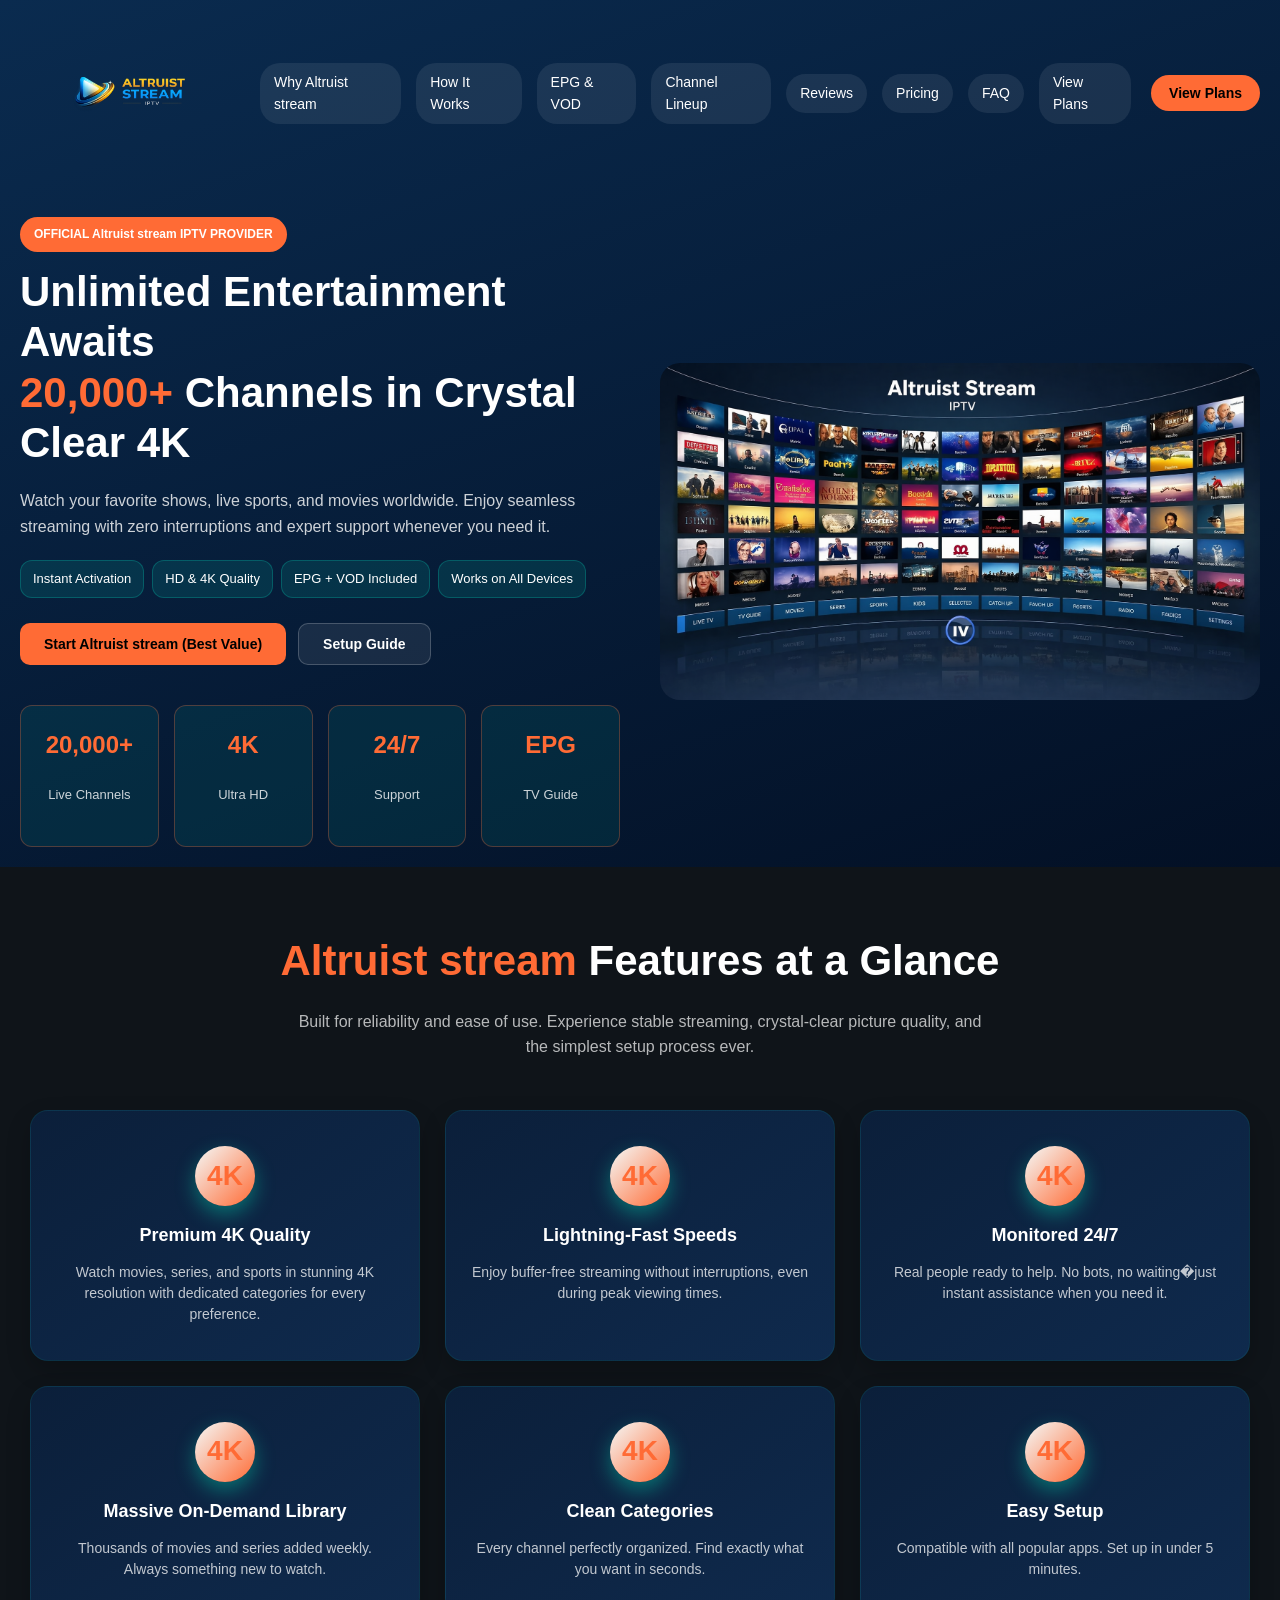
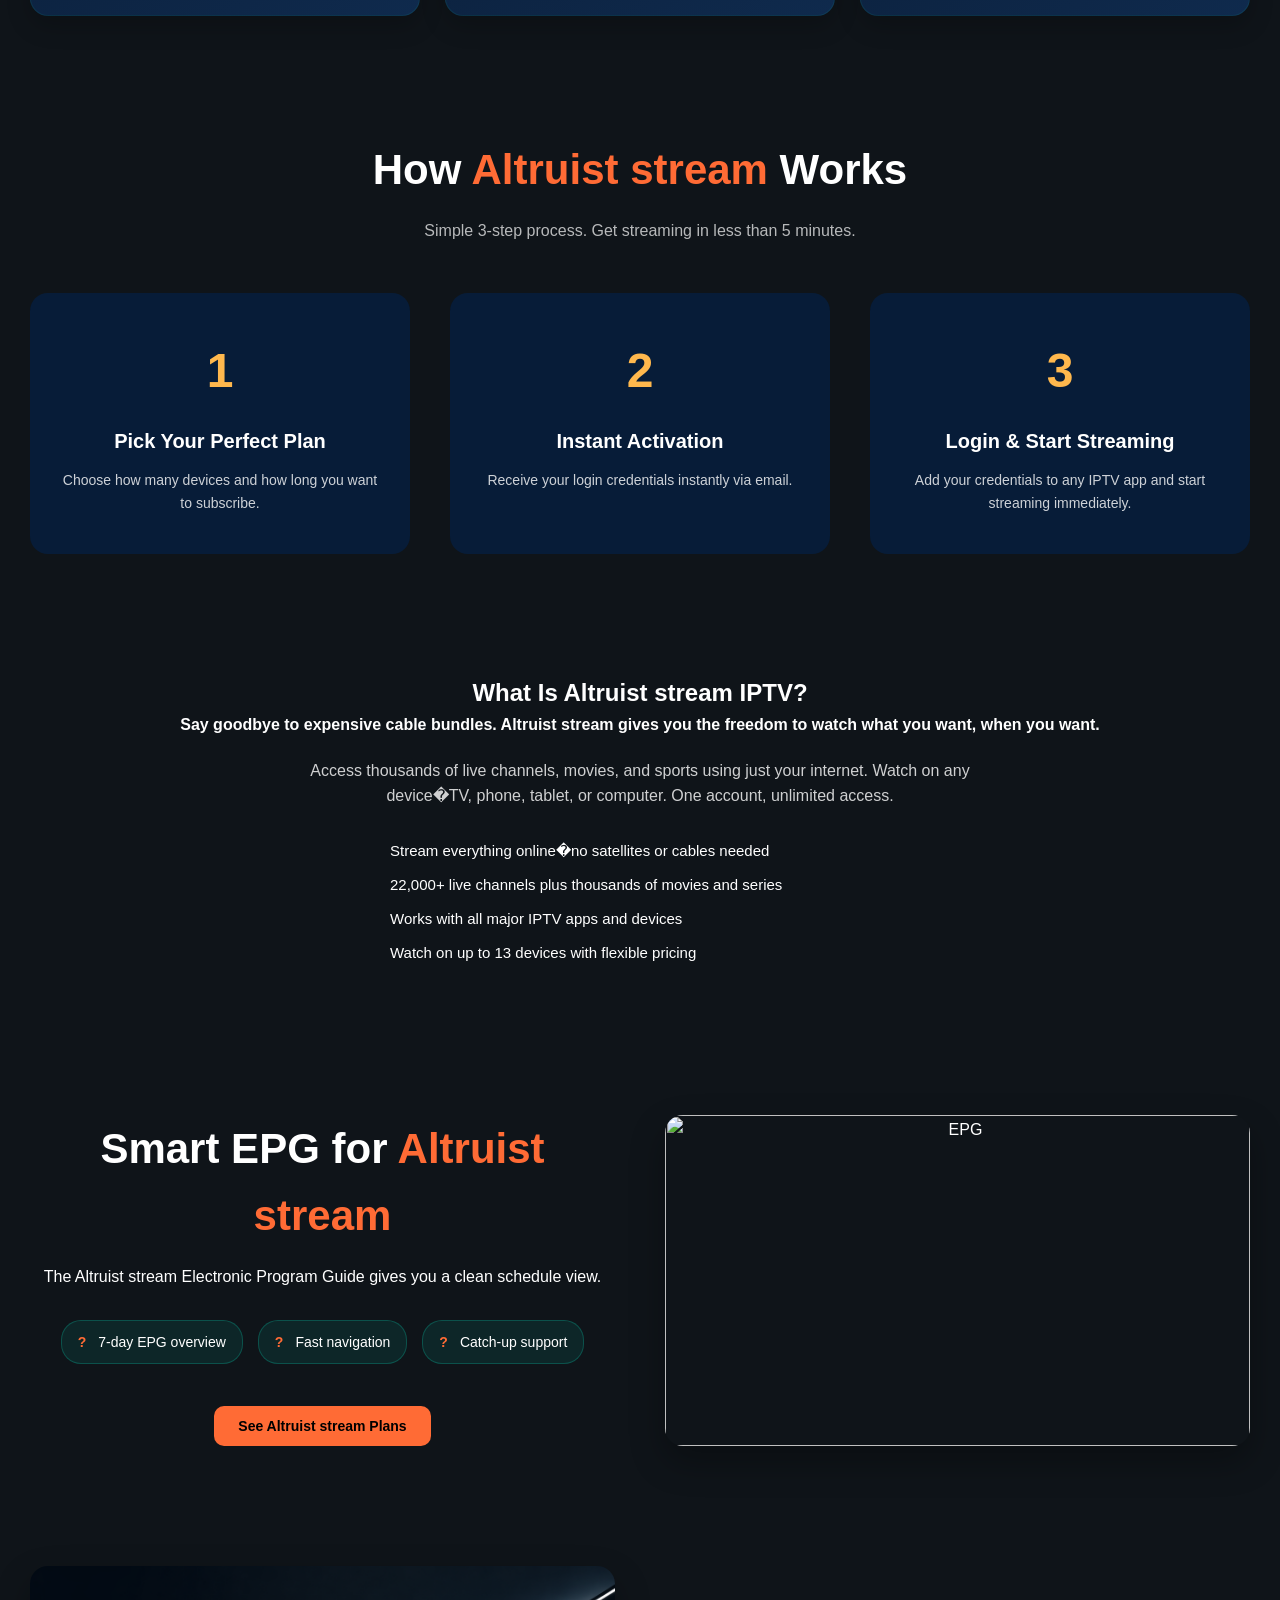
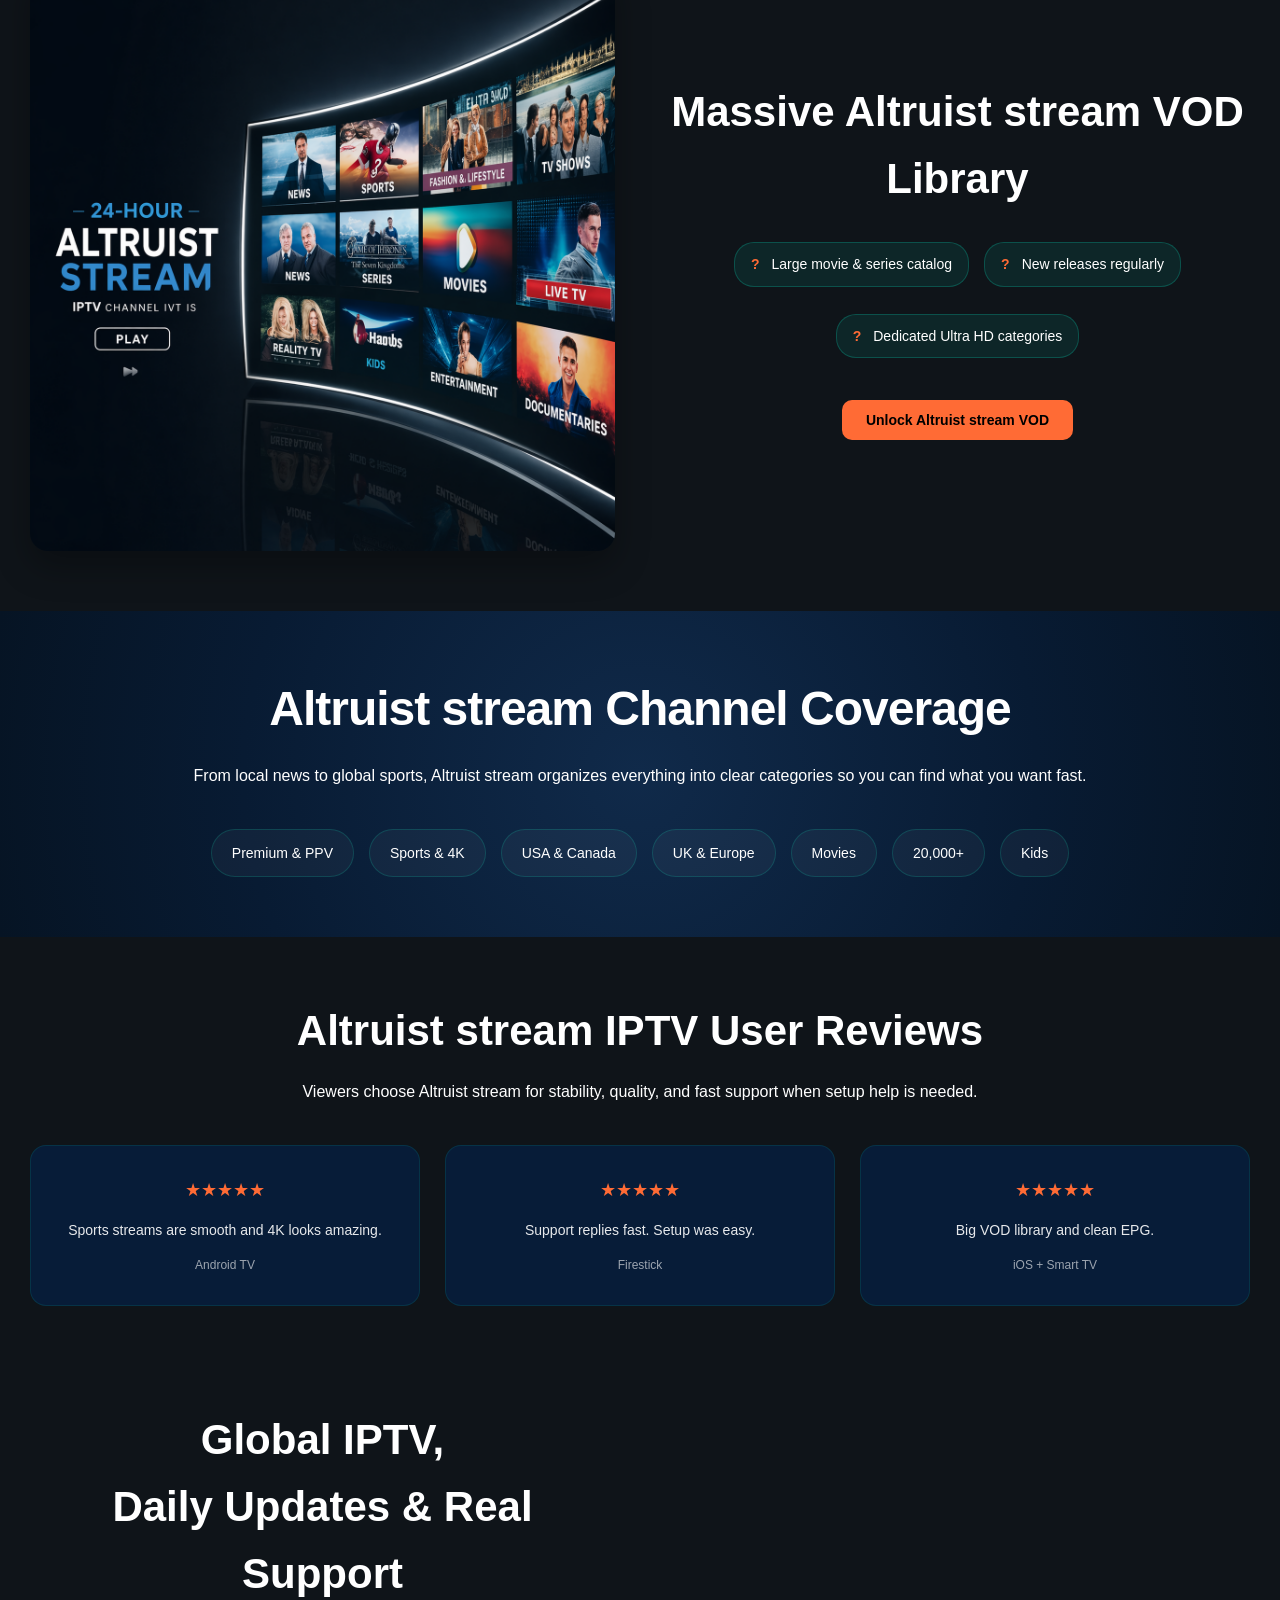
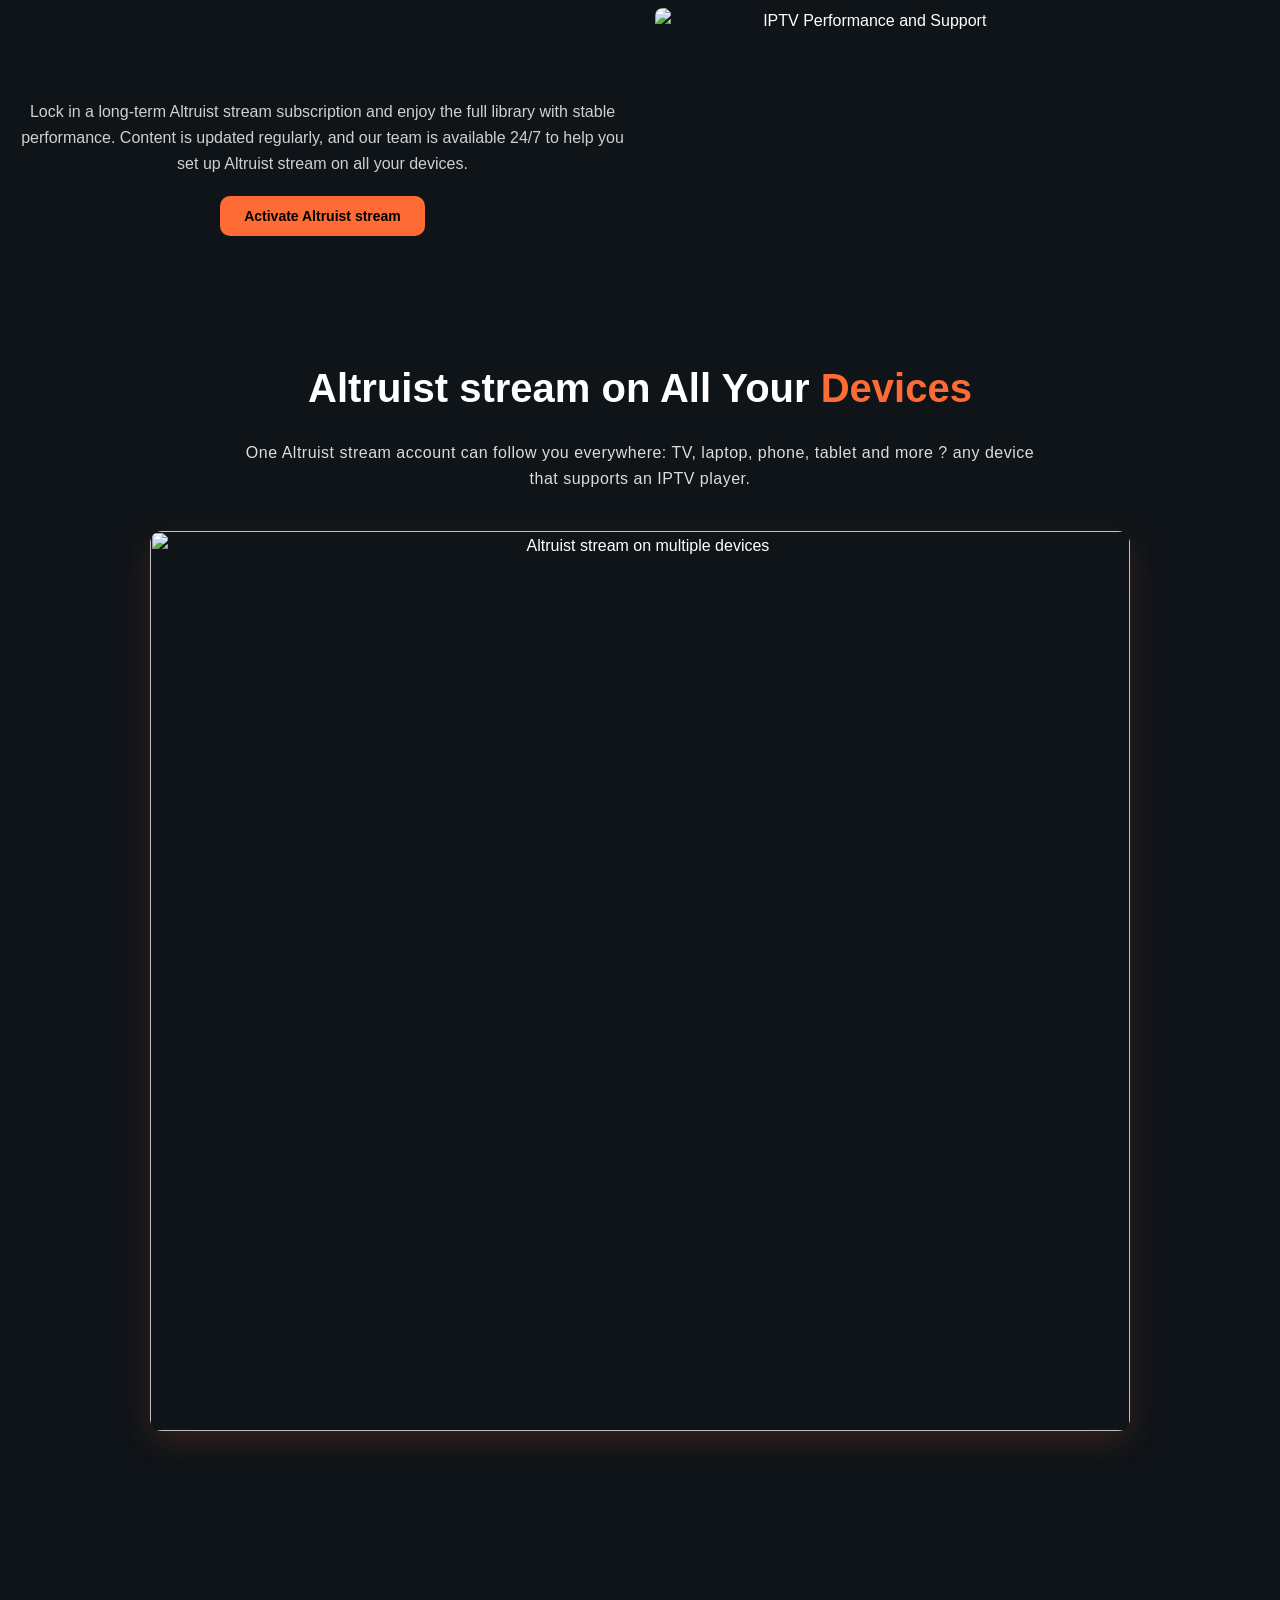
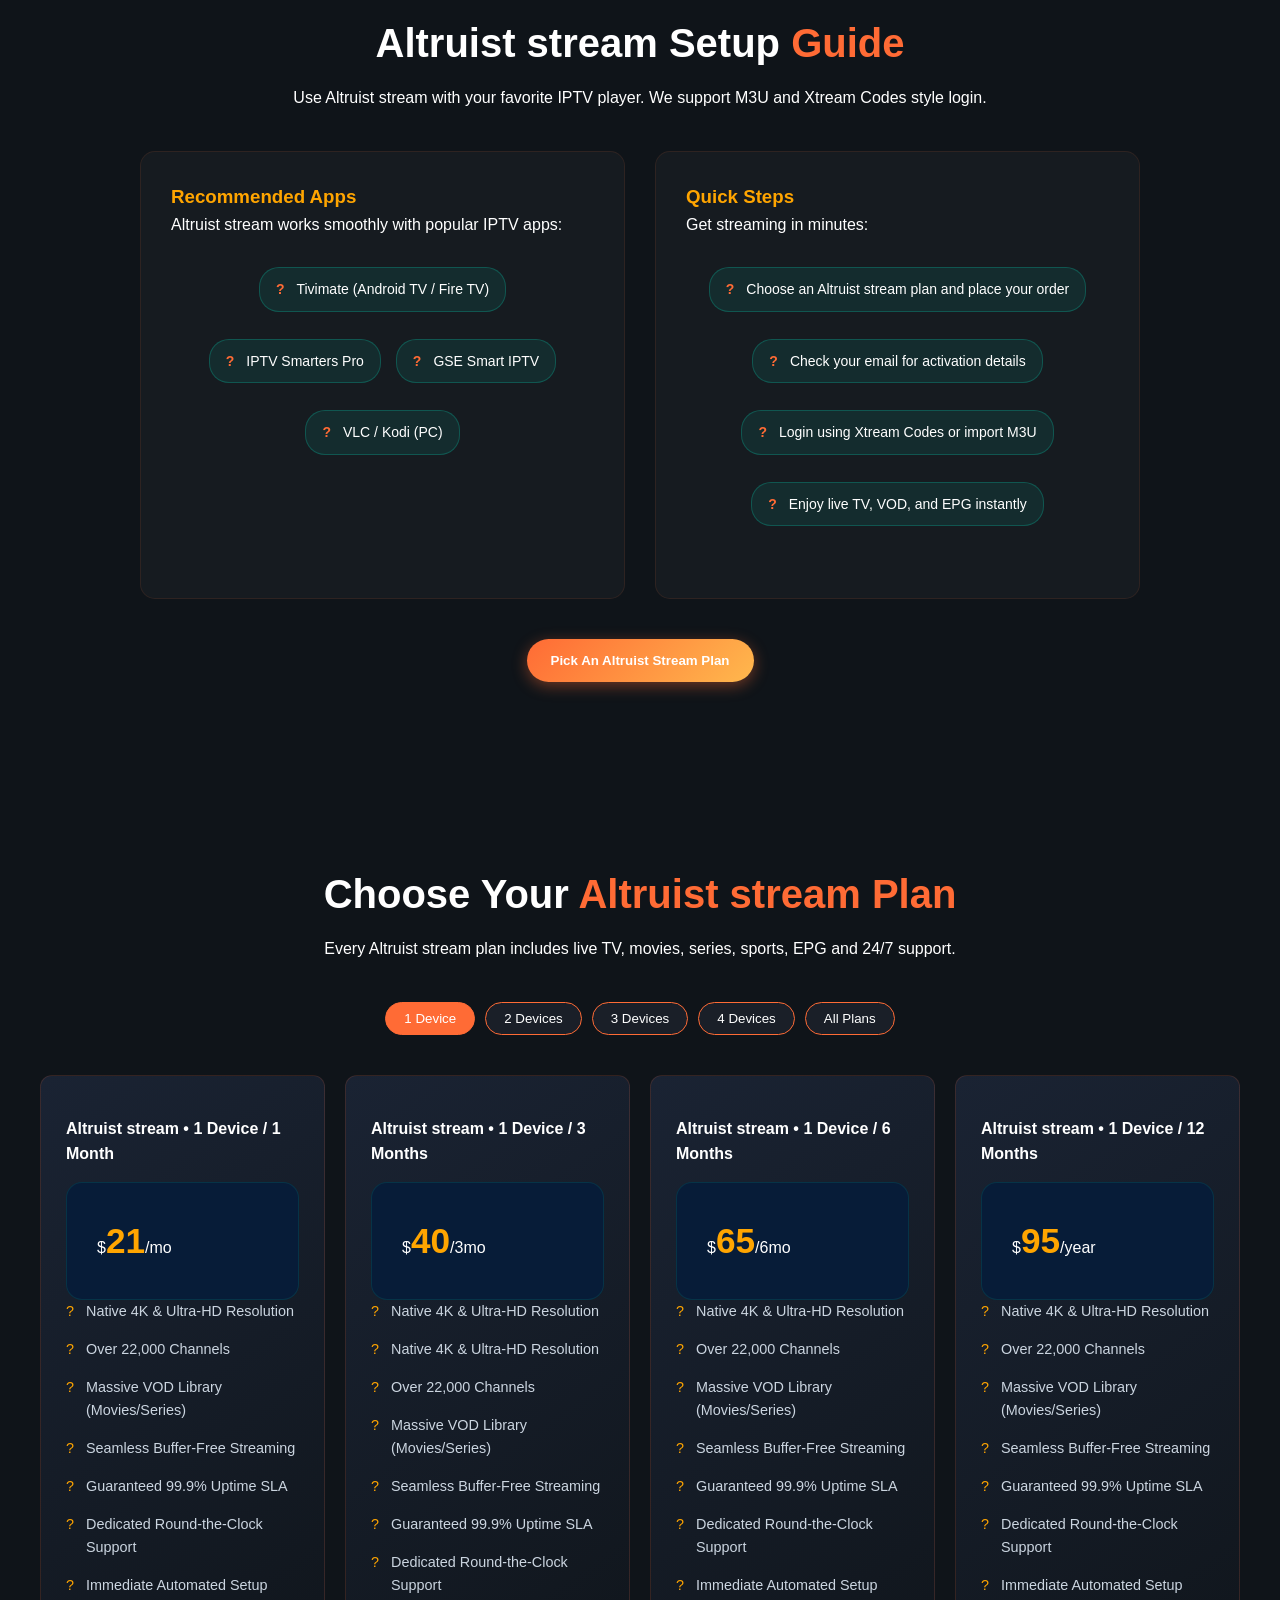
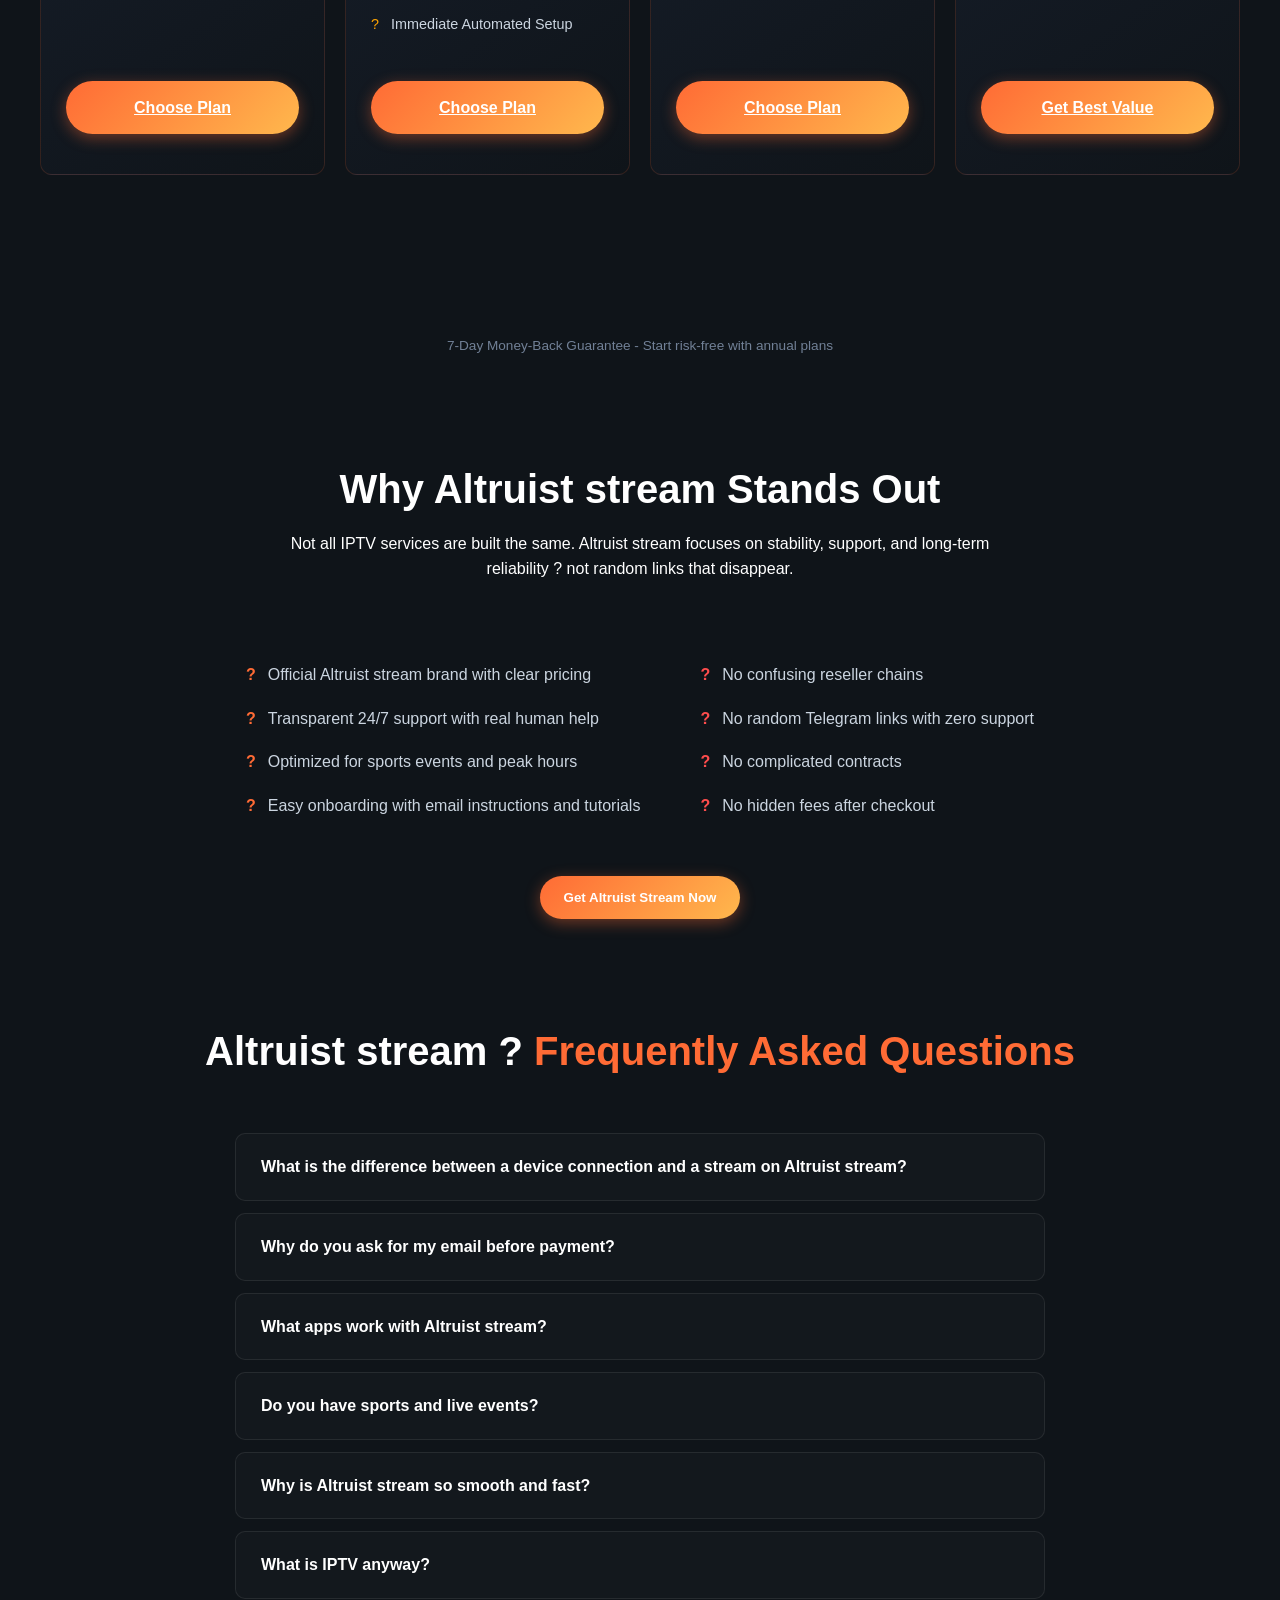
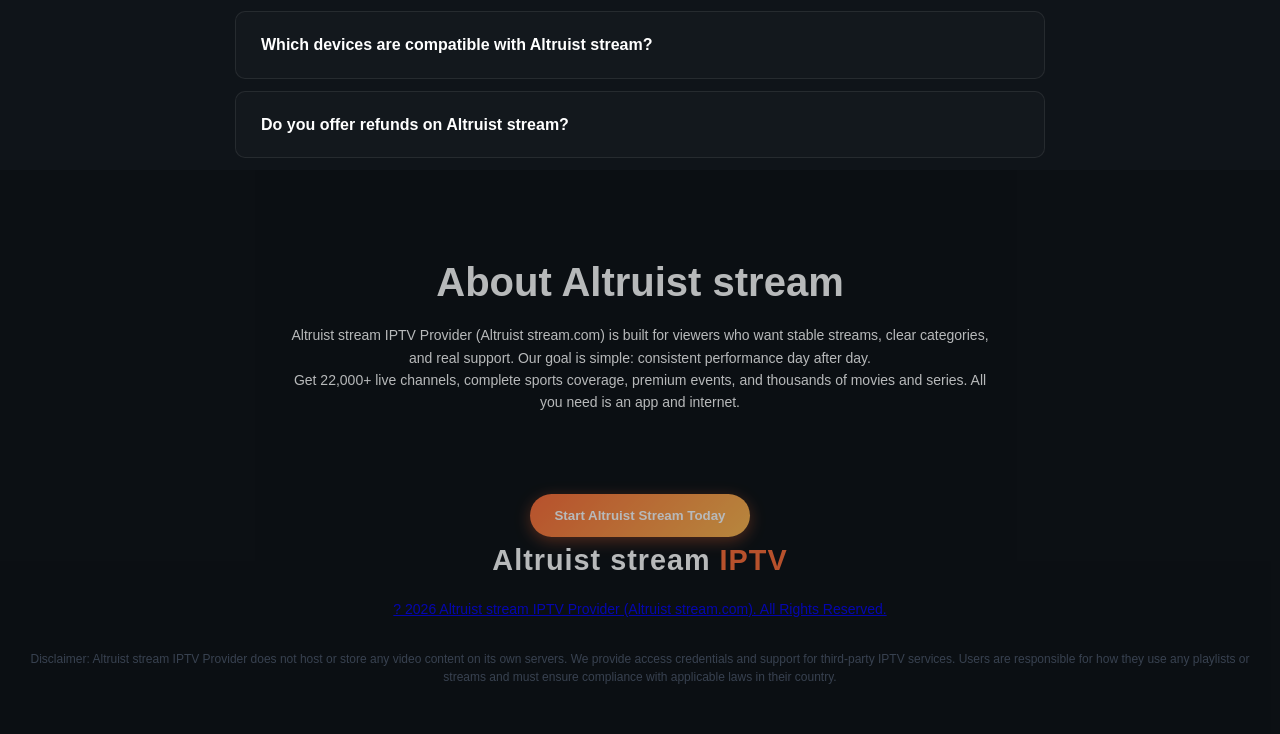
==== index.html @ ce3d8137 "first commit" ====
<head>
<style>
/* ORANGE/GOLD THEME OVERRIDES - Do Not Remove */
:root {
  --primary-color: #ff6b35 !important;
  --secondary-color: #ffa500 !important;
  --accent-color: #ffb84d !important;
}

* {
  --primary-color: #ff6b35 !important;
  --secondary-color: #ffa500 !important;
}

.highlight { color: #ff6b35 !important; }
.highlight { color: #ffa500 !important; }

/* Override all cyan references */
[style*="#ff6b35"], [style*="#ffb84d"], [style*="#ff6b35"],
[style*="rgb(255, 107, 53)"], [style*="rgb(255, 184, 77)"] {
  color: #ff6b35 !important;
  border-color: rgba(255, 107, 53, 0.3) !important;
  background-color: inherit !important;
}

/* Accent overrides */
.badge { background-color: #ff6b35 !important; color: white !important; }
.cta-pill, .order-btn { 
  background: linear-gradient(135deg, #ff6b35, #ffb84d) !important;
  color: white !important;
}
.cta-pill:hover, .order-btn:hover {
  box-shadow: 0 6px 20px rgba(255, 107, 53, 0.6) !important;
}

/* Device selector */
.device-selector button.active {
  background: #ff6b35 !important;
  color: white !important;
}

/* Price amounts */
.amount { color: #ffa500 !important; }

/* Setup cards */
.setup-card h3 { color: #ffb84d !important; }

/* All heading accents */
span.highlight { color: #ff6b35 !important; }
</style>
<meta charset="UTF-8">
<meta name="viewport" content="width=device-width, initial-scale=1.0">

<title>Altruist stream IPTV | 4K Live TV, Sports & Movies Subscription</title>

<!-- PRIMARY SEO -->
<meta name="description" content="Altruist stream IPTV offers premium 4K live TV, sports, movies, and series with 22,000+ channels. Instant activation, buffer-free streaming, and multi-device plans.">
<meta name="keywords" content="IPTV, Altruist stream IPTV, 4K IPTV, live TV subscription, sports streaming, movies IPTV, IPTV service, IPTV subscription, IPTV provider">
<meta name="author" content="Altruist stream">

<!-- INDEXING -->
<meta name="robots" content="index, follow">
<meta name="googlebot" content="index, follow">

<!-- CANONICAL URL (CHANGE TO YOUR DOMAIN) -->
<link rel="canonical" href="https://yourdomain.com/">

<!-- FAVICON -->
<link rel="icon" type="image/png" href="image/logo.png">

<!-- OPEN GRAPH (Facebook / WhatsApp / LinkedIn) -->
<meta property="og:title" content="Altruist stream IPTV - Premium 4K Streaming Service">
<meta property="og:description" content="Watch live TV, sports, movies & series in 4K with Altruist stream IPTV. Instant activation & multi-device support.">
<meta property="og:image" content="https://yourdomain.com/image/logo.png">
<meta property="og:url" content="https://yourdomain.com/">
<meta property="og:type" content="website">

<!-- TWITTER CARD -->
<meta name="twitter:card" content="summary_large_image">
<meta name="twitter:title" content="Altruist stream IPTV">
<meta name="twitter:description" content="Premium IPTV subscription with 22,000+ channels, 4K quality & instant setup.">
<meta name="twitter:image" content="https://yourdomain.com/image/logo.png">

<!-- STYLES -->
<link rel="stylesheet" href="style.css">
<style>
/* MASTER OVERRIDE - AFTER ALL OTHER STYLES */
.stat h3 { color: #ff6b35 !important; }
.stat { border-color: rgba(255, 107, 53, 0.3) !important; }
.how-card h1 { color: #ffb84d !important; }
.feature-card .icon { color: #ff6b35 !important; }
.amount { color: #ffb84d !important; }

/* Kill all cyan */
[style*="#00d9ff"],
[style*="#00ffcc"],
[style*="#00f5ff"] {
  color: #ff6b35 !important;
  border-color: rgba(255, 107, 53, 0.3) !important;
}
</style>
</head>
<style>
  .logo img {
    height: auto;
    width: 80px;
    max-width: 100%;
    display: block;
  }
  
  @media (max-width: 768px) {
    .logo img {
      width: 60px;
    }
  }
  
  @media (max-width: 480px) {
    .logo img {
      width: 90px;
    }
    
    .logo {
      flex-shrink: 1;
    }
  }
</style>
<body>
<header class="hero">
<style>
/* ORANGE/GOLD THEME OVERRIDES - Do Not Remove */
:root {
  --primary-color: #ff6b35 !important;
  --secondary-color: #ffa500 !important;
  --accent-color: #ffb84d !important;
}

* {
  --primary-color: #ff6b35 !important;
  --secondary-color: #ffa500 !important;
}

.highlight { color: #ff6b35 !important; }
.highlight { color: #ffa500 !important; }

/* Override all cyan references */
[style*="#ff6b35"], [style*="#ffb84d"], [style*="#ff6b35"],
[style*="rgb(255, 107, 53)"], [style*="rgb(255, 184, 77)"] {
  color: #ff6b35 !important;
  border-color: rgba(255, 107, 53, 0.3) !important;
  background-color: inherit !important;
}

/* Accent overrides */
.badge { background-color: #ff6b35 !important; color: white !important; }
.cta-pill, .order-btn { 
  background: linear-gradient(135deg, #ff6b35, #ffb84d) !important;
  color: white !important;
}
.cta-pill:hover, .order-btn:hover {
  box-shadow: 0 6px 20px rgba(255, 107, 53, 0.6) !important;
}

/* Device selector */
.device-selector button.active {
  background: #ff6b35 !important;
  color: white !important;
}

/* Price amounts */
.amount { color: #ffa500 !important; }

/* Setup cards */
.setup-card h3 { color: #ffb84d !important; }

/* All heading accents */
span.highlight { color: #ff6b35 !important; }
</style>
  <nav class="navbar">
    <div class="logo">
  <img src="image/logo.png" alt="Altruist stream Streaming IPTV Logo">
</div>
<style>
    .logo img {
  max-width: 100%;
  width: 220px;   /* base size */
  height: auto;
}
</style>
    <ul class="nav-links" id="menu">
      <li><a href="#features-section">Why Altruist stream</a></li>
      <li><a href="#how-it-works">How It Works</a></li>
      <li><a href="#epg-section">EPG & VOD</a></li>
      <li><a href="#coverage-section">Channel Lineup</a></li>
      <li><a href="#reviews-section">Reviews</a></li>
      <li><a href="#pricing-section">Pricing</a></li>
      <li><a href="#faq-section">FAQ</a></li>
      <li class="mobile-plan-btn"><a href="#pricing-section">View Plans</a></li>
    </ul>

    <button id="view-plans-button" class="plan-btn" onclick="window.location.href='#pricing-section'">View Plans</button>
    <div class="burger" onclick="toggleMenu()"><span></span><span></span><span></span></div>
  </nav>

  <div class="hero-container">
    <div class="hero-text">
      <span class="badge">OFFICIAL Altruist stream IPTV PROVIDER</span>

      <h1>
        Unlimited Entertainment Awaits<br><span>20,000+</span> Channels in Crystal Clear 4K
      </h1>

      <p>
        Watch your favorite shows, live sports, and movies worldwide. Enjoy seamless streaming with zero interruptions and expert support whenever you need it.
      </p>

      <div class="hero-tags">
        <span>Instant Activation</span>
        <span>HD & 4K Quality</span>
        <span>EPG + VOD Included</span>
        <span>Works on All Devices</span>
      </div>

      <div class="hero-buttons">
        <button class="primary" onclick="window.location.href='#pricing-section'">Start Altruist stream (Best Value)</button>
        <button class="secondary" onclick="window.location.href='#setup-guide'">Setup Guide</button>
      </div>

      <div class="stats">
        <div class="stat">
          <h3>20,000+</h3>
          <p>Live Channels</p>
        </div>
        <div class="stat">
          <h3>4K</h3>
          <p>Ultra HD</p>
        </div>
        <div class="stat">
          <h3>24/7</h3>
          <p>Support</p>
        </div>
        <div class="stat">
          <h3>EPG</h3>
          <p>TV Guide</p>
        </div>
      </div>
    </div>

    <div class="hero-image">
      <img src="image/11.png" alt="Altruist stream IPTV">
    </div>
  </div>
</header>

<!-- FEATURES -->
<section id="features-section" class="features-section">
  <h2><span>Altruist stream</span> Features at a Glance</h2>
  <p class="subtitle">
    Built for reliability and ease of use. Experience stable streaming, crystal-clear picture quality, and the simplest setup process ever.
  </p>

  <div class="features-grid">
    <div class="feature-card">
      <div class="icon">4K</div>
      <h3>Premium 4K Quality</h3>
      <p>Watch movies, series, and sports in stunning 4K resolution with dedicated categories for every preference.</p>
    </div>
    <div class="feature-card">
      <div class="icon">4K</div>
      <h3>Lightning-Fast Speeds</h3>
      <p>Enjoy buffer-free streaming without interruptions, even during peak viewing times.</p>
    </div>
    <div class="feature-card">
      <div class="icon">4K</div>
      <h3>Monitored 24/7</h3>
      <p>Real people ready to help. No bots, no waiting�just instant assistance when you need it.</p>
    </div>
    <div class="feature-card">
      <div class="icon">4K</div>
      <h3>Massive On-Demand Library</h3>
      <p>Thousands of movies and series added weekly. Always something new to watch.</p>
    </div>
    <div class="feature-card">
      <div class="icon">4K</div>
      <h3>Clean Categories</h3>
      <p>Every channel perfectly organized. Find exactly what you want in seconds.</p>
    </div>
    <div class="feature-card">
      <div class="icon">4K</div>
      <h3>Easy Setup</h3>
      <p>Compatible with all popular apps. Set up in under 5 minutes.</p>
    </div>
  </div>
</section>

<!-- HOW IT WORKS -->
<section id="how-it-works" class="how-section">
  <h2>How <span>Altruist stream</span> Works</h2>
  <p class="subtitle">Simple 3-step process. Get streaming in less than 5 minutes.</p>

  <div class="how-grid">
    <div class="how-card">
      <h1>1</h1>
      <h3>Pick Your Perfect Plan</h3>
      <p>Choose how many devices and how long you want to subscribe.</p>
    </div>
    <div class="how-card">
      <h1>2</h1>
      <h3>Instant Activation</h3>
      <p>Receive your login credentials instantly via email.</p>
    </div>
    <div class="how-card">
      <h1>3</h1>
      <h3>Login & Start Streaming</h3>
      <p>Add your credentials to any IPTV app and start streaming immediately.</p>
    </div>
  </div>
</section>

<!-- WHAT IS Altruist stream -->
<section class="about-section">
  <h1>What Is <span>Altruist stream IPTV</span>?</h1>
  <h4>
    Say goodbye to expensive cable bundles. Altruist stream gives you the freedom to watch what you want, when you want.
  </h4>
  <p>Access thousands of live channels, movies, and sports using just your internet. Watch on any device�TV, phone, tablet, or computer. One account, unlimited access.</p>
  <ul class="about-list">
    <li> Stream everything online�no satellites or cables needed</li>
    <li> 22,000+ live channels plus thousands of movies and series</li>
    <li> Works with all major IPTV apps and devices</li>
    <li> Watch on up to 13 devices with flexible pricing</li>
  </ul>
</section>

<!-- EPG -->
<section id="epg-section" class="epg-section two-grid">
  <div>
    <h2>Smart EPG for <span>Altruist stream</span></h2>
    <p>The Altruist stream Electronic Program Guide gives you a clean schedule view.</p>
    <ul class="check">
      <li> 7-day EPG overview</li>
      <li> Fast navigation</li>
      <li> Catch-up support</li>
    </ul>
    <button id="see-pricing-button" class="primary" onclick="window.location.href='#pricing-section'">See Altruist stream Plans</button>
  </div>
  <img src="https://miro.medium.com/v2/resize:fit:1100/format:webp/0*12cMd_gXTVQc10A-.jpg" alt="EPG">
</section>

<!-- VOD -->
<section class="vod-section">
  <img src="image/12.png" alt="VOD Library">
  <div>
    <h2>Massive Altruist stream VOD Library</h2>
    <ul class="check">
      <li> Large movie & series catalog</li>
      <li> New releases regularly</li>
      <li> Dedicated Ultra HD categories</li>
    </ul>
    <button id="unlock-vod-button" class="primary" onclick="window.location.href='#pricing-section'">Unlock Altruist stream VOD</button>
  </div>
</section>

<!-- COVERAGE -->
<section id="coverage-section" class="coverage">
  <h2>Altruist stream Channel Coverage</h2>
  <p>From local news to global sports, Altruist stream organizes everything into clear categories so you can find what you want fast.</p>
  <div class="coverage-grid">
    <span> Premium & PPV</span>
    <span> Sports & 4K</span>
    <span> USA & Canada</span>
    <span> UK & Europe</span>
    <span> Movies</span>
    <span> 20,000+</span>
    <span> Kids</span>
  </div>
</section>

<!-- REVIEWS -->
<section id="reviews-section" class="reviews">
  <h2>Altruist stream IPTV  User Reviews</h2>
  <p>Viewers choose Altruist stream for stability, quality, and fast support when setup help is needed.

</p>
  <div class="review-grid">
    <div class="review">
      <div class="stars" >★★★★★</div>
      <p>Sports streams are smooth and 4K looks amazing.</p>
      <small>Android TV</small>
    </div>
    <div class="review">
      <div class="stars">★★★★★</div>
      <p>Support replies fast. Setup was easy.</p>
      <small>Firestick</small>
    </div>
    <div class="review">
      <div class="stars">★★★★★</div>
      <p>Big VOD library and clean EPG.</p>
      <small>iOS + Smart TV</small>
    </div>
  </div>
</section>

<!-- CTA -->
<section class="cta">
  <div class="cta-content">
    <h2 style="font-family: Verdana, Geneva, Tahoma, sans-serif;">Global IPTV, <br>Daily Updates & Real <br> Support</h2>
    <br> <br> <br>
    <p>Lock in a long-term Altruist stream subscription and enjoy the full library with stable performance. Content is updated regularly, and our team is available 24/7 to help you set up Altruist stream on all your devices.

</p>
    <button id="activate-Altruist stream-button" class="primary" onclick="window.location.href='#pricing-section'">Activate Altruist stream</button>
  </div>
  
  <div class="cta-image">
    <img src="https://i.pinimg.com/736x/f5/d3/6d/f5d36da53f94964a1337632abd95d710.jpg" alt="IPTV Performance and Support">
  </div>
</section>
<style>
    /* Container layout */
.cta {
  display: flex;
  align-items: center; /* Centers items vertically */
  justify-content: space-between;
  gap: 30px; /* Adds space between the text and the image */
  padding: 40px 20px; /* Adjust padding as needed */
}

/* Make both sides take up equal space */
.cta-content,
.cta-image {
  flex: 1;
}

/* Ensure the image stays responsive */
.cta-image img {
  max-width: 70%;
  height: auto;
  border-radius: 8px; /* Optional: adds a nice rounded corner */
  display: block;
}

/* Mobile responsiveness: Stack text and image on small screens */
@media (max-width: 768px) {
  .cta {
    flex-direction: column;
    text-align: center;
  }
}
</style>
<!-- DEVICES -->
<section class="devices">
  <div class="container">
    <h2>Altruist stream on All Your <span class="highlight">Devices</span></h2>
    <p>One Altruist stream account can follow you everywhere: TV, laptop, phone, tablet and more ? any device that supports an IPTV player.</p>
    
    <div class="device-image-wrapper">
       <img src="https://i.pinimg.com/1200x/0f/22/a7/0f22a7b6a59929978ddc41ee20d1259d.jpg" alt="Altruist stream on multiple devices">
    </div>
  </div>
</section>
<style>
    .devices {
  padding: 80px 20px;
  text-align: center;
  background-color: #0f1419 !important; /* Matching your dark theme */
}

.devices h2 {
  font-size: 2.5rem;
  margin-bottom: 20px;
}

.devices p {
  color: #ffffff !important;
  max-width: 800px;
  margin: 0 auto 40px auto;
  line-height: 1.6;
}

/* The wrapper handles the responsiveness */
.device-image-wrapper {
  max-width: 1000px; /* Limits size on big screens */
  margin: 0 auto;
  padding: 0 10px;
}

.device-image-wrapper img {
  width: 100%;      /* Takes full width of the wrapper */
  height: auto;     /* Maintains aspect ratio */
  display: block;
  border-radius: 12px;
  /* Optional: adds a soft glow to the image to match the UI */
  box-shadow: 0 10px 30px rgba(255, 107, 53, 0.15); 
}

/* Mobile Specific Adjustments */
@media (max-width: 768px) {
  .devices {
    padding: 50px 15px;
  }
  
  .devices h2 {
    font-size: 1.8rem; /* Smaller text for mobile */
  }
  
  .devices p {
    font-size: 1rem;
  }
  
  .device-image-wrapper {
    padding: 0; /* Use full width on tiny screens */
  }
}
</style>
<!-- SETUP -->
<section id="setup-guide" class="setup-guide">
  <div class="center-header">
    <h2>Altruist stream Setup <span class="highlight">Guide</span></h2>
    <p>Use Altruist stream with your favorite IPTV player. We support M3U and Xtream Codes style login.</p>
  </div>

  <div class="setup-grid">
    <div class="setup-card">
      <h3>Recommended Apps</h3>
      <p>Altruist stream works smoothly with popular IPTV apps:</p>
      <ul class="check">
        <li>Tivimate (Android TV / Fire TV)</li>
        <li>IPTV Smarters Pro</li>
        <li>GSE Smart IPTV</li>
        <li>VLC / Kodi (PC)</li>
      </ul>
    </div>

    <div class="setup-card">
      <h3>Quick Steps</h3>
      <p>Get streaming in minutes:</p>
      <ul class="check">
        <li>Choose an Altruist stream plan and place your order</li>
        <li>Check your email for activation details</li>
        <li>Login using Xtream Codes or import M3U</li>
        <li>Enjoy live TV, VOD, and EPG instantly</li>
      </ul>
    </div>
  </div>

  <div class="center-btn-wrapper">
    <button id="pricing-section-button" class="cta-pill" onclick="window.location.href='#pricing-section'">Pick an Altruist stream Plan</button>
  </div>
</section>

<section id="pricing-section" class="pricing">

<div class="center-header">
  <h2>Choose Your <span class="highlight">Altruist stream Plan</span></h2>
  <p>Every Altruist stream plan includes live TV, movies, series, sports, EPG and 24/7 support.</p>
</div>

<div class="device-selector">
  <button class="device-tab active" data-device="1">1 Device</button>
  <button class="device-tab" data-device="2">2 Devices</button>
  <button class="device-tab" data-device="3">3 Devices</button>
  <button class="device-tab" data-device="4">4 Devices</button>
  <button class="device-tab" data-device="all">All Plans</button>
</div>

<!-- ================= 1 DEVICE ================= -->
<div id="plans-1" class="pricing-group active">
<div class="pricing-grid">

<div class="price-card">
<h3>Altruist stream • 1 Device / 1 Month</h3>
<div class="price"><span class="currency">$</span><span class="amount">21</span><span class="duration">/mo</span></div>
<ul class="features">
<li>Native 4K & Ultra-HD Resolution</li>
<li>Over 22,000 Channels</li>
<li>Massive VOD Library (Movies/Series)</li>
<li>Seamless Buffer-Free Streaming</li>
<li>Guaranteed 99.9% Uptime SLA</li>
<li>Dedicated Round-the-Clock Support</li>
<li>Immediate Automated Setup</li>
</ul>
<a href="order.html?plan=1month&device=1&price=21" class="order-btn">Choose Plan</a>
</div>

<div class="price-card">
<h3>Altruist stream • 1 Device / 3 Months</h3>
<div class="price"><span class="currency">$</span><span class="amount">40</span><span class="duration">/3mo</span></div>
<ul class="features">
<li>Native 4K & Ultra-HD Resolution</li>
<li>Native 4K & Ultra-HD Resolution</li>
<li>Over 22,000 Channels</li>
<li>Massive VOD Library (Movies/Series)</li>
<li>Seamless Buffer-Free Streaming</li>
<li>Guaranteed 99.9% Uptime SLA</li>
<li>Dedicated Round-the-Clock Support</li>
<li>Immediate Automated Setup</li>
</ul>
<a href="order.html?plan=3months&device=1&price=40" class="order-btn">Choose Plan</a>
</div>

<div class="price-card">
<h3>Altruist stream • 1 Device / 6 Months</h3>
<div class="price"><span class="currency">$</span><span class="amount">65</span><span class="duration">/6mo</span></div>
<ul class="features">
<li>Native 4K & Ultra-HD Resolution</li>
<li>Over 22,000 Channels</li>
<li>Massive VOD Library (Movies/Series)</li>
<li>Seamless Buffer-Free Streaming</li>
<li>Guaranteed 99.9% Uptime SLA</li>
<li>Dedicated Round-the-Clock Support</li>
<li>Immediate Automated Setup</li>
</ul>
<a href="order.html?plan=6months&device=1&price=65" class="order-btn">Choose Plan</a>
</div>

<div class="price-card highlight-card">
<h3>Altruist stream • 1 Device / 12 Months</h3>
<div class="price"><span class="currency">$</span><span class="amount">95</span><span class="duration">/year</span></div>
<ul class="features">
<li>Native 4K & Ultra-HD Resolution</li>
<li>Over 22,000 Channels</li>
<li>Massive VOD Library (Movies/Series)</li>
<li>Seamless Buffer-Free Streaming</li>
<li>Guaranteed 99.9% Uptime SLA</li>
<li>Dedicated Round-the-Clock Support</li>
<li>Immediate Automated Setup</li>
</ul>
<a href="order.html?plan=12months&device=1&price=95" class="order-btn annual">Get Best Value</a>
</div>

</div>
</div>

<!-- ================= 2 DEVICES ================= -->
<div id="plans-2" class="pricing-group">
<div class="pricing-grid">

<div class="price-card">
<h3>Altruist stream • 2 Devices / 1 Month</h3>
<div class="price"><span class="currency">$</span><span class="amount">36</span><span class="duration">/mo</span></div>
<ul class="features"><li>Native 4K & Ultra-HD Resolution</li>
<li>Over 22,000 Channels</li>
<li>Massive VOD Library (Movies/Series)</li>
<li>Seamless Buffer-Free Streaming</li>
<li>Guaranteed 99.9% Uptime SLA</li>
<li>Dedicated Round-the-Clock Support</li>
<li>Immediate Automated Setup</li>
</ul>
<a href="order.html?plan=1month&device=2&price=36" class="order-btn">Choose Plan</a>
</div>

<div class="price-card">
<h3>Altruist stream • 2 Devices / 3 Months</h3>

<div class="price"><span class="currency">$</span><span class="amount">72</span><span class="duration">/3mo</span></div>
<ul class="features"><li>Native 4K & Ultra-HD Resolution</li>
<li>Over 22,000 Channels</li>
<li>Massive VOD Library (Movies/Series)</li>
<li>Seamless Buffer-Free Streaming</li>
<li>Guaranteed 99.9% Uptime SLA</li>
<li>Dedicated Round-the-Clock Support</li>
<li>Immediate Automated Setup</li>
</ul>
<a href="order.html?plan=3months&device=2&price=72" class="order-btn">Choose Plan</a>
</div>

<div class="price-card">
<h3>Altruist stream • 2 Devices / 6 Months</h3>
<div class="price"><span class="currency">$</span><span class="amount">110</span><span class="duration">/6mo</span></div>
<ul class="features">
<li>Native 4K & Ultra-HD Resolution</li>
<li>Over 22,000 Channels</li>
<li>Massive VOD Library (Movies/Series)</li>
<li>Seamless Buffer-Free Streaming</li>
<li>Guaranteed 99.9% Uptime SLA</li>
<li>Dedicated Round-the-Clock Support</li>
<li>Immediate Automated Setup</li>
</ul>
<a href="order.html?plan=6months&device=2&price=110" class="order-btn">Choose Plan</a>
</div>

<div class="price-card highlight-card">
<h3>Altruist stream • 2 Devices / 12 Months</h3>
<div class="price"><span class="currency">$</span><span class="amount">140</span><span class="duration">/year</span></div>
<ul class="features"><li>Native 4K & Ultra-HD Resolution</li>
<li>Over 22,000 Channels</li>
<li>Massive VOD Library (Movies/Series)</li>
<li>Seamless Buffer-Free Streaming</li>
<li>Guaranteed 99.9% Uptime SLA</li>
<li>Dedicated Round-the-Clock Support</li>
<li>Immediate Automated Setup</li>
</ul>
<a href="order.html?plan=12months&device=2&price=140" class="order-btn annual">Get Best Value</a>
</div>

</div>
</div>

<!-- ================= 3 DEVICES ================= -->
<div id="plans-3" class="pricing-group">
<div class="pricing-grid">

<div class="price-card">
<h3>Altruist stream • 3 Devices / 1 Month</h3>
<div class="price"><span class="currency">$</span><span class="amount">49</span><span class="duration">/mo</span></div>
<ul class="features">
<li>Native 4K & Ultra-HD Resolution</li>
<li>Over 22,000 Channels</li>
<li>Massive VOD Library (Movies/Series)</li>
<li>Seamless Buffer-Free Streaming</li>
<li>Guaranteed 99.9% Uptime SLA</li>
<li>Dedicated Round-the-Clock Support</li>
<li>Immediate Automated Setup</li>
</ul>
<a href="order.html?plan=1month&device=3&price=49" class="order-btn">Choose Plan</a>
</div>

<div class="price-card">
<h3>Altruist stream • 3 Devices / 3 Months</h3>
<div class="price"><span class="currency">$</span><span class="amount">99</span><span class="duration">/3mo</span></div>
<ul class="features">
<li>Native 4K & Ultra-HD Resolution</li>
<li>Over 22,000 Channels</li>
<li>Massive VOD Library (Movies/Series)</li>
<li>Seamless Buffer-Free Streaming</li>
<li>Guaranteed 99.9% Uptime SLA</li>
<li>Dedicated Round-the-Clock Support</li>
<li>Immediate Automated Setup</li>
</ul>
<a href="order.html?plan=3months&device=3&price=99" class="order-btn">Choose Plan</a>
</div>

<div class="price-card">
<h3>Altruist stream • 3 Devices / 6 Months</h3>
<div class="price"><span class="currency">$</span><span class="amount">150</span><span class="duration">/6mo</span></div>
<ul class="features">
<li>Native 4K & Ultra-HD Resolution</li>
<li>Over 22,000 Channels</li>
<li>Massive VOD Library (Movies/Series)</li>
<li>Seamless Buffer-Free Streaming</li>
<li>Guaranteed 99.9% Uptime SLA</li>
<li>Dedicated Round-the-Clock Support</li>
<li>Immediate Automated Setup</li>
</ul>
<a href="order.html?plan=6months&device=3&price=150" class="order-btn">Choose Plan</a>
</div>

<div class="price-card highlight-card">
<h3>Altruist stream • 3 Devices / 12 Months</h3>
<div class="price"><span class="currency">$</span><span class="amount">180</span><span class="duration">/year</span></div>
<ul class="features">
<li>Native 4K & Ultra-HD Resolution</li>
<li>Over 22,000 Channels</li>
<li>Massive VOD Library (Movies/Series)</li>
<li>Seamless Buffer-Free Streaming</li>
<li>Guaranteed 99.9% Uptime SLA</li>
<li>Dedicated Round-the-Clock Support</li>
<li>Immediate Automated Setup</li>
</ul>
<a href="order.html?plan=12months&device=3&price=180" class="order-btn annual">Get Best Value</a>
</div>

</div>
</div>

<!-- ================= 4 DEVICES ================= -->
<div id="plans-4" class="pricing-group">
<div class="pricing-grid">

<div class="price-card">
<h3>Altruist stream • 4 Devices / 1 Month</h3>
<div class="price"><span class="currency">$</span><span class="amount">64</span><span class="duration">/mo</span></div>
<ul class="features">
<li>Native 4K & Ultra-HD Resolution</li>
<li>Over 22,000 Channels</li>
<li>Massive VOD Library (Movies/Series)</li>
<li>Seamless Buffer-Free Streaming</li>
<li>Guaranteed 99.9% Uptime SLA</li>
<li>Dedicated Round-the-Clock Support</li>
<li>Immediate Automated Setup</li>
</ul>
<a href="order.html?plan=1month&device=4&price=64" class="order-btn">Choose Plan</a>
</div>

<div class="price-card">
<h3>Altruist stream • 4 Devices / 3 Months</h3>
<div class="price"><span class="currency">$</span><span class="amount">125</span><span class="duration">/3mo</span></div>
<ul class="features">
<li>Native 4K & Ultra-HD Resolution</li>
<li>Over 22,000 Channels</li>
<li>Massive VOD Library (Movies/Series)</li>
<li>Seamless Buffer-Free Streaming</li>
<li>Guaranteed 99.9% Uptime SLA</li>
<li>Dedicated Round-the-Clock Support</li>
<li>Immediate Automated Setup</li>
</ul>
<a href="order.html?plan=3months&device=4&price=125" class="order-btn">Choose Plan</a>
</div>

<div class="price-card">
<h3>Altruist stream • 4 Devices / 6 Months</h3>
<div class="price"><span class="currency">$</span><span class="amount">190</span><span class="duration">/6mo</span></div>
<ul class="features">
<li>Native 4K & Ultra-HD Resolution</li>
<li>Over 22,000 Channels</li>
<li>Massive VOD Library (Movies/Series)</li>
<li>Seamless Buffer-Free Streaming</li>
<li>Guaranteed 99.9% Uptime SLA</li>
<li>Dedicated Round-the-Clock Support</li>
<li>Immediate Automated Setup</li>
</ul>
<a href="order.html?plan=6months&device=4&price=190" class="order-btn">Choose Plan</a>
</div>

<div class="price-card highlight-card">
<h3>Altruist stream • 4 Devices / 12 Months</h3>
<div class="price"><span class="currency">$</span><span class="amount">260</span><span class="duration">/year</span></div>
<ul class="features">
<li>Native 4K & Ultra-HD Resolution</li>
<li>Over 22,000 Channels</li>
<li>Massive VOD Library (Movies/Series)</li>
<li>Seamless Buffer-Free Streaming</li>
<li>Guaranteed 99.9% Uptime SLA</li>
<li>Dedicated Round-the-Clock Support</li>
<li>Immediate Automated Setup</li>
</ul>
<a href="order.html?plan=12months&device=4&price=260" class="order-btn annual">Get Best Value</a>
</div>

</div>
</div>

</section>
<style>
  .order-btn {
    display: flex;
    align-items: center;
    justify-content: center;
}
    .pricing-group {
  display: none;
  margin-bottom: 40px;
}

.pricing-group.active {
  display: block;
}

.pricing-grid {
  display: grid;
  grid-template-columns: repeat(4, 1fr); /* 4 cards per row */
  gap: 20px;
  max-width: 1200px;
  margin: 0 auto;
}

/* For mobile, stack them */
@media (max-width: 1024px) {
  .pricing-grid {
    grid-template-columns: repeat(2, 1fr);
  }
}
@media (max-width: 600px) {
  .pricing-grid {
    grid-template-columns: 1fr;
  }
}

.price-card h3 {
  font-size: 1rem;
  color: #fff;
  margin-bottom: 15px;
  font-weight: 600;
}
</style>
  
  <p class="guarantee">7-Day Money-Back Guarantee - Start risk-free with annual plans</p>
</section>
<style>
    /* Global Styles & Dark Theme */
body {
  background-color: #0f1419 !important; /* Deep dark teal background from image */
  color: #ffffff !important;
  font-family: 'Segoe UI', Roboto, Helvetica, Arial, sans-serif;
  line-height: 1.6;
  margin: 0;
}

.highlight { color: #ff6b35 !important; }

.center-header {
  text-align: center;
  padding: 40px 20px;
}

.center-header h2 {
  font-size: 2.5rem;
  margin-bottom: 10px;
}

.center-header p {
  color: #ffffff !important;
  max-width: 700px;
  margin: 0 auto;
}

/* Setup Guide Grid */
.setup-guide {
  padding: 60px 20px;
}

.setup-grid {
  display: flex;
  justify-content: center;
  gap: 30px;
  max-width: 1000px;
  margin: 0 auto;
}

.setup-card {
  background: rgba(255, 255, 255, 0.03); /* Translucent dark cards */
  border: 1px solid rgba(255, 107, 53, 0.1);
  border-radius: 15px;
  padding: 30px;
  flex: 1;
}

.setup-card h3 {
  color: #ffa500 !important; /* Cyan heading */
  margin-top: 0;
}

/* Checkmarks */
ul.check {
  list-style: none;
  padding: 0;
}

ul.check li {
  margin-bottom: 12px;
  display: flex;
  align-items: center;
}

ul.check li::before {
  content: '?';
  color: #ff6b35 !important;
  font-weight: bold;
  margin-right: 12px;
}

/* Pricing Section */
.pricing {
  padding: 80px 20px;
}

.device-selector {
  display: flex;
  justify-content: center;
  gap: 10px;
  margin-bottom: 40px;
}

.device-selector button {
  background: #1a1f28;
  border: 1px solid #ff6b35;
  color: white;
  padding: 8px 18px;
  border-radius: 20px;
  cursor: pointer;
  transition: 0.3s;
}

.device-selector button.active {
  background: #ffa500;
  color: #000;
}

/* Pricing Grid */
.pricing-grid {
  display: grid;
  grid-template-columns: repeat(auto-fit, minmax(240px, 1fr));
  gap: 20px;
  max-width: 1200px;
  margin: 0 auto;
}

.price-card {
  background: linear-gradient(145deg, #1a2333, #0f1419);
  border: 1px solid rgba(255, 107, 53, 0.15);
  border-radius: 12px;
  padding: 40px 25px;
  text-align: left;
  display: flex;
  flex-direction: column;
}

.price-header {
  margin-bottom: 25px;
}

.amount {
  font-size: 2.2rem;
  font-weight: bold;
  color: #ffa500 !important;
}

.duration {
  color: #ffffff !important;
  font-size: 1rem;
}

.features {
  list-style: none;
  padding: 0;
  margin-bottom: 30px;
  flex-grow: 1;
}

.features li {
  font-size: 0.9rem;
  color: #cbd5e0;
  margin-bottom: 15px;
  position: relative;
  padding-left: 20px;
}

.features li::before {
  content: '?';
  color: #ffa500 !important;
  position: absolute;
  left: 0;
}

/* Buttons with Neon Glow */
.cta-pill, .order-btn {
  background: linear-gradient(135deg, #ff6b35, #ff6b35);
  border: none;
  color: #000;
  padding: 14px 24px;
  border-radius: 30px;
  font-weight: 700;
  cursor: pointer;
  text-transform: capitalize;
  box-shadow: 0 4px 15px rgba(255, 107, 53, 0.4);
  transition: transform 0.2s, box-shadow 0.2s;
}

.order-btn:hover, .cta-pill:hover {
  transform: translateY(-2px);
  box-shadow: 0 6px 20px rgba(255, 165, 0, 0.6);
}

.center-btn-wrapper {
  text-align: center;
  margin-top: 40px;
}

.guarantee {
  text-align: center;
  font-size: 0.85rem;
  color: #718096;
  margin-top: 40px;
}

/* Mobile Responsiveness */
@media (max-width: 768px) {
  .setup-grid {
    flex-direction: column;
  }
}
</style>
<style>
/* Hide prices */
.price-header {
  display: none !important;
}
</style>
<!-- WHY -->
<section class="why">
  <div class="center-header">
    <h2>Why Altruist stream Stands Out</h2>
    <p>Not all IPTV services are built the same. Altruist stream focuses on stability, support, and long-term reliability ? not random links that disappear.</p>
  </div>
  
  <div class="why-grid">
    <ul class="why-list check-list">
      <li>Official Altruist stream brand with clear pricing</li>
      <li>Transparent 24/7 support with real human help</li>
      <li>Optimized for sports events and peak hours</li>
      <li>Easy onboarding with email instructions and tutorials</li>
    </ul>
    <ul class="why-list x-list">
      <li>No confusing reseller chains</li>
      <li>No random Telegram links with zero support</li>
      <li>No complicated contracts</li>
      <li>No hidden fees after checkout</li>
    </ul>
  </div>

  <div class="center-btn-wrapper">
    <button id="get-Altruist stream-button" class="cta-pill glow" onclick="window.location.href='#pricing-section'">Get Altruist stream Now</button>
  </div>
</section>

<section id="faq-section" class="faq">
  <div class="center-header">
    <h2>Altruist stream ? <span class="highlight">Frequently Asked Questions</span></h2>
  </div>
  <div class="faq-container">
    <div class="faq-item">
      <div class="faq-question">What is the difference between a device connection and a stream on Altruist stream?</div>
      <div class="faq-answer">A <strong>device</strong> is a phone, TV, or tablet you log into. A <strong>stream</strong> is how many can watch at the same time. If you have 3 devices but 1 stream, only one can watch. Choose more devices for simultaneous viewing.</div>
    </div>

    <div class="faq-item">
      <div class="faq-question">Why do you ask for my email before payment?</div>
      <div class="faq-answer">We collect this info to prevent delivery mistakes. This ensures your login details reach the right place.</div>
    </div>

    <div class="faq-item">
      <div class="faq-question">What apps work with Altruist stream?</div>
      <div class="faq-answer">Altruist stream works with <strong>Tivimate, IPTV Smarters, GSE Smart IPTV, VLC, Kodi,</strong> and any app that supports M3U or Xtream Codes.</div>
    </div>

    <div class="faq-item">
      <div class="faq-question">Do you have sports and live events?</div>
      <div class="faq-answer">Yes! Altruist stream includes major sports channels and pay-per-view events. Availability varies by region and event.</div>
    </div>

    <div class="faq-item">
      <div class="faq-question">Why is Altruist stream so smooth and fast?</div>
      <div class="faq-answer">Altruist stream uses optimized routing, multiple regions, and load handling to distribute traffic ? improving stability and reducing buffering.</div>
    </div>

    <div class="faq-item">
      <div class="faq-question">What is IPTV anyway?</div>
      <div class="faq-answer">IPTV stands for <strong>Internet Protocol Television</strong>. Instead of satellite or classic cable, channels are delivered through the internet. Altruist stream uses IPTV technology so you can watch on many devices using your connection.</div>
    </div>

    <div class="faq-item">
      <div class="faq-question">Which devices are compatible with Altruist stream?</div>
      <div class="faq-answer">Altruist stream works on Smart TVs (with compatible apps), Android TV/Google TV, Fire TV/Firestick, Android phones and tablets, iOS devices (with IPTV apps), PCs (VLC/Kodi), and many other IPTV-ready devices.</div>
    </div>

    <div class="faq-item">
      <div class="faq-question">Do you offer refunds on Altruist stream?</div>
      <div class="faq-answer">Annual and monthly plans have different refund windows. Check our refund policy page for full details.</div>
    </div>
  </div>
</section>

<footer class="footer">
  <div class="center-header">
    <h2>About Altruist stream</h2>
    <p>Altruist stream IPTV Provider (Altruist stream.com) is built for viewers who want stable streams, clear categories, and real support. Our goal is simple: consistent performance day after day.</p>
    <p>Get 22,000+ live channels, complete sports coverage, premium events, and thousands of movies and series. All you need is an app and internet.</p>
  </div>

  <div class="center-btn-wrapper">
    <button id="start-Altruist stream-button" class="cta-pill glow" onclick="window.location.href='#pricing-section'">Start Altruist stream Today</button>
  </div>

  <div class="footer-bottom">
    <div class="footer-logo">Altruist stream <span class="highlight">IPTV</span></div>
    <p><a href="https://bravotee-d-programmer-t6sf.vercel.app/">? 2026 Altruist stream IPTV Provider (Altruist stream.com). All Rights Reserved.</p></a>
    <p class="disclaimer">Disclaimer: Altruist stream IPTV Provider does not host or store any video content on its own servers. We provide access credentials and support for third-party IPTV services. Users are responsible for how they use any playlists or streams and must ensure compliance with applicable laws in their country.</p>
  </div>
</footer>

<script>document.querySelectorAll('.faq-question').forEach(question => {
  question.addEventListener('click', () => {
    const item = question.parentElement;
    item.classList.toggle('active');
  });
});

</script>
<script src="script.js"></script>
</body>
</html>
---- style.css ----
* {
  margin: 0;
  padding: 0;
  box-sizing: border-box;
}

body {
  background: #031025;
  color: white;
  font-family: Segoe UI, sans-serif;
}

/* ============ NAVBAR ============ */
.hero {
  background: linear-gradient(160deg, #0a2b4f, #031025);
  min-height: auto;
  padding: 20px;
}

.navbar {
  display: flex;
  align-items: center;
  justify-content: space-between;
  gap: 20px;
  position: relative;
}

.logo {
  font-weight: 800;
  font-size: 18px;
  flex-shrink: 0;
}

.logo span {
  color: #ff6b35;
}

.nav-links {
  display: none;
  gap: 15px;
  list-style: none;
  align-items: center;
  flex: 1;
  justify-content: center;
}

.nav-links li a {
  text-decoration: none;
  color: #fff;
  padding: 8px 14px;
  border-radius: 20px;
  background: rgba(255, 255, 255, 0.08);
  transition: all 0.25s ease;
  display: inline-block;
  font-size: 14px;
}

.nav-links li a:hover {
  background: #ff6b35;
  color: #000;
}

.plan-btn {
  background: #ff6b35;
  border: none;
  padding: 10px 18px;
  border-radius: 20px;
  font-weight: 600;
  cursor: pointer;
  color: #000;
  font-size: 14px;
  transition: all 0.25s ease;
  flex-shrink: 0;
}

.plan-btn:hover {
  transform: translateY(-2px);
}

.burger {
  display: none;
  width: 28px;
  height: 22px;
  cursor: pointer;
  background: none;
  border: none;
  padding: 0;
  flex-shrink: 0;
  flex-direction: column;
  justify-content: space-between;
  align-items: center;
}
.burger span {
  width: 100%;
  height: 3px;
  background-color: #ff6b35;
  border-radius: 2px;
  display: block;
  transition: 0.3s ease-in-out;
}
.burger.active span:nth-child(1) {
  transform: rotate(45deg) translate(10px, 10px);
}
.burger.active span:nth-child(2) {
  opacity: 0;
}
.burger.active span:nth-child(3) {
  transform: rotate(-45deg) translate(-8px, -8px);
}

/* ============ HERO CONTAINER ============ */
.hero-container {
  display: grid;
  grid-template-columns: 1fr 1fr;
  gap: 40px;
  margin-top: 50px;
  align-items: center;
}

.hero-text h1 {
  font-size: 42px;
  line-height: 1.2;
  margin-bottom: 20px;
}

.hero-text h1 span {
  color: #ff6b35;
}

.hero-text p {
  opacity: 0.8;
  margin: 20px 0;
  line-height: 1.6;
}

.badge {
  background: #ff6b35;
  padding: 8px 14px;
  border-radius: 20px;
  font-size: 12px;
  display: inline-block;
  margin-bottom: 15px;
  color: #000;
  font-weight: 600;
}

.hero-tags {
  margin: 20px 0;
  display: flex;
  flex-wrap: wrap;
  gap: 8px;
}

.hero-tags span {
  background: rgba(0, 255, 213, 0.1);
  padding: 8px 12px;
  border-radius: 12px;
  font-size: 13px;
  border: 1px solid rgba(0, 255, 213, 0.2);
}

.hero-buttons {
  display: flex;
  flex-wrap: wrap;
  gap: 12px;
  margin-top: 25px;
}

.primary,
.secondary,
.price-btn {
  padding: 12px 24px;
  border-radius: 10px;
  border: none;
  cursor: pointer;
  font-weight: 600;
  transition: all 0.25s ease;
  font-size: 14px;
}

.primary {
  background: #ff6b35;
  color: #000;
}

.primary:hover {
  transform: translateY(-2px);
  box-shadow: 0 6px 15px rgba(0, 255, 213, 0.4);
}

.secondary {
  background: rgba(255, 255, 255, 0.08);
  color: #fff;
  border: 1px solid rgba(255, 255, 255, 0.2);
}

.secondary:hover {
  background: rgba(255, 255, 255, 0.15);
}

.price-btn {
  background: #ff6b35;
  color: #000;
  width: 100%;
}

.stats {
  display: grid;
  grid-template-columns: repeat(4, 1fr);
  gap: 15px;
  margin-top: 40px;
}

.stat {
  background: rgba(0, 255, 213, 0.08);
  padding: 20px;
  border-radius: 12px;
  text-align: center;
  border: 1px solid rgba(0, 255, 213, 0.2);
}

.stat h3 {
  color: #ff6b35;
  font-size: 24px;
  margin-bottom: 8px;
}

.stat p {
  font-size: 13px;
  opacity: 0.8;
}

.hero-image img {
  width: 100%;
  border-radius: 20px;
}

/* ============ SECTIONS GENERAL ============ */
.features-section,
.how-section,
.about-section,
.coverage,
.reviews,
.cta,
.devices,
.why,
.setup,
.pricing,
.epg-section,
.vod-section {
  padding: 60px 30px;
  text-align: center;
}

h2 {
  font-size: 42px;
  margin-bottom: 15px;
}

h2 span {
  color: #ff6b35;
}

.subtitle {
  opacity: 0.7;
  margin-top: 10px;
  max-width: 700px;
  margin-left: auto;
  margin-right: auto;
}

.features-grid {
  display: grid;
  grid-template-columns: repeat(3, 1fr);
  gap: 25px;
  margin-top: 50px;
}

.feature-card {
  background: linear-gradient(145deg, #0b1f3a, #0f2a4d);
  padding: 35px 25px;
  border-radius: 18px;
  transition: all 0.35s ease;
  cursor: pointer;
  border: 1px solid rgba(0, 255, 200, 0.08);
  box-shadow: 0 10px 25px rgba(0, 0, 0, 0.2);
}

.feature-card:hover {
  transform: translateY(-8px);
  box-shadow: 0 20px 45px rgba(0, 255, 200, 0.25);
  border: 1px solid rgba(0, 255, 200, 0.3);
}

.icon {
  font-size: 28px;
  margin-bottom: 15px;
  display: inline-flex;
  align-items: center;
  justify-content: center;
  width: 60px;
  height: 60px;
  border-radius: 50%;
  background: linear-gradient(135deg, #f5faf9, #ff6b35);
  color: #001b2e;
  font-weight: bold;
  box-shadow: 0 8px 20px rgba(0, 255, 200, 0.35);
}

.feature-card h3 {
  font-size: 18px;
  margin-bottom: 12px;
  color: #ffffff;
}

.feature-card p {
  color: rgba(255, 255, 255, 0.75);
  line-height: 1.5;
  font-size: 14px;
}

/* ============ HOW IT WORKS ============ */
.how-grid {
  display: grid;
  grid-template-columns: repeat(3, 1fr);
  gap: 40px;
  margin-top: 50px;
}

.how-card {
  background: #071c38;
  padding: 40px 30px;
  border-radius: 18px;
  transition: all 0.25s ease;
}

.how-card:hover {
  transform: translateY(-8px);
  background: #0a2847;
}

.how-card h1 {
  color: #ff6b35;
  font-size: 48px;
  margin-bottom: 15px;
}

.how-card h3 {
  font-size: 20px;
  margin-bottom: 12px;
}

.how-card p {
  font-size: 14px;
  opacity: 0.8;
}

/* ============ ABOUT SECTION ============ */
.about-section p {
  max-width: 700px;
  margin: 20px auto;
  opacity: 0.8;
  line-height: 1.6;
}

.about-list {
  list-style: none;
  max-width: 500px;
  margin: 30px auto;
  text-align: left;
}

.about-list li {
  margin: 10px 0;
  font-size: 15px;
}

/* ============ TWO-GRID LAYOUT ============ */
.two-grid,
.vod-section {
  display: grid;
  grid-template-columns: 1fr 1fr;
  gap: 50px;
  align-items: center;
}

.two-grid img,
.vod-section img {
  width: 100%;
  max-width: 100%;
  border-radius: 18px;
  transition: transform 0.6s ease, box-shadow 0.6s ease;
  box-shadow: 0 15px 35px rgba(0, 0, 0, 0.3);
}

.two-grid img:hover,
.vod-section img:hover {
  transform: scale(1.05);
}

/* ============ COVERAGE SECTION ============ */
.coverage {
  background: radial-gradient(circle at center, #102a4a 0%, #081b33 60%, #061424 100%);
}

.coverage h2 {
  font-size: 48px;
  letter-spacing: -1px;
}

.coverage-grid {
  display: flex;
  flex-wrap: wrap;
  justify-content: center;
  gap: 15px;
  margin-top: 40px;
}

.coverage-grid span {
  display: inline-flex;
  align-items: center;
  gap: 8px;
  padding: 12px 20px;
  border-radius: 50px;
  font-size: 14px;
  font-weight: 500;
  background: rgba(255, 255, 255, 0.04);
  border: 1px solid rgba(0, 255, 200, 0.15);
  transition: all 0.25s ease;
}

.coverage-grid span:hover {
  border: 1px solid rgba(255, 0, 76, 0.35);
  background: rgba(0, 255, 200, 0.08);
}

/* ============ REVIEWS SECTION ============ */
.review-grid {
  display: grid;
  grid-template-columns: repeat(auto-fit, minmax(250px, 1fr));
  gap: 25px;
  margin-top: 40px;
}

.review {
  background: #071c38;
  padding: 30px;
  border-radius: 16px;
  text-align: center;
  transition: all 0.25s ease;
  border: 1px solid rgba(0, 255, 200, 0.1);
}

.review:hover {
  transform: translateY(-8px);
  border: 1px solid rgba(0, 255, 200, 0.3);
}

.stars {
  color: #ff6b35;
  font-size: 18px;
  margin-bottom: 12px;
}

.review p {
  opacity: 0.9;
  margin: 15px 0;
  font-size: 14px;
  line-height: 1.5;
}

.review small {
  opacity: 0.6;
  font-size: 12px;
}

/* ============ CTA SECTION ============ */
.cta p {
  opacity: 0.8;
  margin-bottom: 20px;
}

/* ============ DEVICES SECTION ============ */
.devices {
  background: rgba(0, 255, 213, 0.08);
  padding: 60px 30px;
}

.devices p {
  opacity: 0.85;
  font-size: 16px;
  letter-spacing: 0.5px;
}

/* ============ SETUP SECTION ============ */
.two-grid-stack {
  display: grid;
  grid-template-columns: 1fr 1fr;
  gap: 50px;
  text-align: left;
}

.setup h2 {
  text-align: left;
}

.setup h3 {
  font-size: 22px;
  margin-bottom: 15px;
}

/* ============ PRICING SECTION ============ */
.pricing-grid {
  display: grid;
  grid-template-columns: repeat(4, 1fr);
  gap: 20px;
  margin-top: 50px;
}

.price {
  background: #071c38;
  padding: 30px;
  border-radius: 16px;
  transition: all 0.25s ease;
  border: 1px solid rgba(0, 255, 200, 0.1);
}

.price:hover {
  transform: translateY(-8px);
  border: 1px solid rgba(0, 255, 200, 0.3);
  box-shadow: 0 15px 35px rgba(0, 255, 200, 0.15);
}

.price h3 {
  font-size: 14px;
  opacity: 0.7;
  margin-bottom: 12px;
}

.price h1 {
  font-size: 32px;
  margin-bottom: 20px;
  color: #ff6b35;
}

/* ============ WHY SECTION ============ */
.check {
  list-style: none;
  display: flex;
  flex-wrap: wrap;
  gap: 15px;
  justify-content: center;
  margin: 30px 0;
}

.check li {
  font-size: 14px;
  background: rgba(0, 255, 213, 0.08);
  padding: 10px 16px;
  border-radius: 20px;
  border: 1px solid rgba(0, 255, 213, 0.2);
}

.check.center {
  justify-content: center;
}

.why .primary {
  margin-top: 20px;
}

/* ============ FOOTER ============ */
footer {
  background: rgba(0, 0, 0, 0.3);
  text-align: center;
  padding: 40px 20px;
  opacity: 0.7;
  font-size: 14px;
}

footer h3 {
  margin-bottom: 10px;
  opacity: 1;
}

footer p {
  margin: 8px 0;
}

/* ============ RESPONSIVE TABLET (992px) ============ */
/* ============ RESPONSIVE DESKTOP (769px+) ============ */
@media (min-width: 769px) {
  /* Show nav-links on desktop */
  .nav-links {
    display: flex !important;
  }
  .burger {
    display: none !important;
  }
  .plan-btn {
    display: block !important;
  }
}
@media (max-width: 992px) {
  h2 {
    font-size: 32px;
  }

  .hero-container {
    grid-template-columns: 1fr;
    gap: 30px;
  }

  .hero-text h1 {
    font-size: 32px;
  }

  .stats {
    grid-template-columns: repeat(2, 1fr);
  }

  .features-grid {
    grid-template-columns: repeat(2, 1fr);
  }

  .how-grid {
    grid-template-columns: repeat(2, 1fr);
    gap: 25px;
  }

  .how-card {
    padding: 30px 20px;
  }

  .how-card h1 {
    font-size: 36px;
  }

  .two-grid,
  .vod-section {
    grid-template-columns: 1fr;
    gap: 30px;
  }

  .pricing-grid {
    grid-template-columns: repeat(2, 1fr);
  }

  .two-grid-stack {
    grid-template-columns: 1fr;
  }

  .features-section,
  .how-section,
  .about-section,
  .coverage,
  .reviews,
  .cta,
  .devices,
  .why,
  .setup,
  .pricing,
  .epg-section,
  .vod-section {
    padding: 50px 25px;
  }
}

/* Force hamburger on mobile */
@media (max-width: 768px) {
  .burger {
    display: flex !important;
  }
  .plan-btn {
    display: none !important;
  }
  .navbar {
    width: 100%;
    padding: 15px;
    display: flex;
    align-items: center;
    justify-content: space-between;
    gap: 20px;
  }
  /* Hide desktop nav layout by default */
  .nav-links {
    position: fixed !important;
    top: 60px;
    left: 0;
    right: 0;
    width: 100%;
    background: #031025;
    flex-direction: column !important;
    gap: 0 !important;
    padding: 0 !important;
    align-items: stretch !important;
    justify-content: flex-start !important;
    flex: none !important;
    display: none !important;
    z-index: 1000;
    border-bottom: 2px solid rgba(255, 107, 53, 0.2);
    max-height: 80vh;
    overflow-y: auto;
  }
  /* Show menu ONLY when .show class is active */
  .nav-links.show {
    display: flex !important;
  }
  .nav-links li {
    width: 100%;
  }
  .nav-links li a {
    display: block !important;
    width: 100%;
    padding: 16px 20px !important;
    border-radius: 0 !important;
    background: transparent !important;
    text-align: left;
    border-bottom: 1px solid rgba(255, 255, 255, 0.08);
    font-size: 16px !important;
    transition: all 0.2s ease;
  }
  .nav-links li a:hover {
    background: rgba(0, 255, 213, 0.15) !important;
    color: #ff6b35 !important;
    padding-left: 25px;
  }
  .nav-links li.mobile-plan-btn {
    width: 100%;
    margin: 12px 0 0 0;
    padding-top: 12px;
    border-top: 1px solid rgba(0, 255, 213, 0.2);
  }
  .nav-links li.mobile-plan-btn a {
    background: #ff6b35 !important;
    color: #000 !important;
    display: block !important;
    text-align: center;
    font-weight: 600 !important;
    padding: 14px 20px !important;
    border-radius: 8px !important;
    border-bottom: none !important;
    margin: 0 20px !important;
    transition: all 0.3s ease;
  }
  .nav-links li.mobile-plan-btn a:hover {
    background: #00e6c0 !important;
    color: #000 !important;
    transform: translateY(-2px);
    box-shadow: 0 4px 12px rgba(255, 107, 53, 0.4);
    padding-left: 20px !important;
  }
  /* HERO SECTION */
  .hero {
    padding: 15px;
  }
  .hero-container {
    grid-template-columns: 1fr;
    gap: 20px;
    margin-top: 30px;
  }
  .hero-text h1 {
    font-size: 24px;
    line-height: 1.3;
  }
  .hero-text p {
    font-size: 14px;
  }
  .badge {
    font-size: 12px;
    padding: 8px 12px;
  }
  .hero-tags {
    gap: 6px;
  }
  .hero-tags span {
    font-size: 12px;
    padding: 6px 10px;
  }
  .hero-buttons {
    flex-direction: column;
    gap: 10px;
  }
  .primary,
  .secondary {
    width: 100%;
    padding: 12px 18px;
    font-size: 14px;
  }
  .stats {
    grid-template-columns: repeat(2, 1fr);
    gap: 12px;
    margin-top: 30px;
  }
  .stat {
    padding: 15px 10px;
    border-radius: 10px;
  }
  .stat h3 {
    font-size: 18px;
  }
  .stat p {
    font-size: 12px;
  }
  /* SECTIONS */
  .features-section,
  .how-section,
  .about-section,
  .coverage,
  .reviews,
  .cta,
  .devices,
  .why,
  .setup,
  .pricing,
  .epg-section,
  .vod-section {
    padding: 40px 15px;
  }
  h2 {
    font-size: 26px;
  }
  .features-grid {
    grid-template-columns: 1fr;
    gap: 15px;
  }
  .feature-card {
    padding: 20px 15px;
  }
  .feature-card h3 {
    font-size: 15px;
  }
  .feature-card p {
    font-size: 12px;
  }
  .icon {
    width: 45px;
    height: 45px;
    font-size: 16px;
  }
  .how-grid {
    grid-template-columns: 1fr;
    gap: 15px;
  }
  .pricing-grid {
    grid-template-columns: 1fr;
    gap: 12px;
  }
  .price {
    padding: 20px;
  }
  .price h1 {
    font-size: 24px;
  }
  .price-btn {
    padding: 10px 16px;
    font-size: 12px;
  }
  .check li {
    font-size: 12px;
    padding: 8px 12px;
  }
  .coverage-grid span {
    font-size: 11px;
    padding: 8px 12px;
  }
  .review-grid {
    grid-template-columns: 1fr;
  }
  .review {
    padding: 15px;
  }
  .two-grid-stack {
    grid-template-columns: 1fr;
    gap: 20px;
  }
  footer {
    font-size: 12px;
    padding: 30px 15px;
  }
}

/* ============ RESPONSIVE SMALL MOBILE (480px) ============ */
@media (max-width: 480px) {
  .logo {
    font-size: 16px;
  }

  .burger {
    font-size: 22px;
  }

  h2 {
    font-size: 22px;
  }

  .hero-text h1 {
    font-size: 20px;
  }

  .badge {
    font-size: 11px;
    padding: 6px 10px;
  }

  .hero-text p {
    font-size: 14px;
  }

  .stats {
    grid-template-columns: 1fr;
  }

  .stat {
    padding: 12px;
  }

  .stat h3 {
    font-size: 16px;
  }

  .stat p {
    font-size: 12px;
  }

  .features-section,
  .how-section,
  .about-section,
  .coverage,
  .reviews,
  .cta,
  .devices,
  .why,
  .setup,
  .pricing,
  .epg-section,
  .vod-section {
    padding: 30px 12px;
  }

  .feature-card {
    padding: 20px 14px;
  }

  .feature-card h3 {
    font-size: 15px;
  }

  .feature-card p {
    font-size: 12px;
  }

  .icon {
    width: 45px;
    height: 45px;
    font-size: 18px;
  }

  .how-card {
    padding: 20px 14px;
  }

  .how-card h1 {
    font-size: 28px;
  }

  .how-card h3 {
    font-size: 16px;
  }

  .primary,
  .secondary,
  .price-btn {
    padding: 12px 18px;
    font-size: 13px;
  }

  .check li {
    font-size: 13px;
  }

  .coverage-grid span {
    font-size: 11px;
    padding: 8px 12px;
  }

  .price h1 {
    font-size: 24px;
  }

  footer {
    font-size: 12px;
    padding: 30px 15px;
  }
}







/* Why Choose Grid */
.why-grid {
  display: flex;
  justify-content: center;
  gap: 60px;
  max-width: 1000px;
  margin: 40px auto;
}

.why-list {
  list-style: none;
  padding: 0;
}

.why-list li {
  margin-bottom: 18px;
  font-size: 1rem;
  color: #cbd5e0;
  display: flex;
  align-items: center;
}

.check-list li::before { content: '?'; color: #ff6b35; font-weight: bold; margin-right: 12px; }
.x-list li::before { content: '?'; color: #ff4d4d; font-weight: bold; margin-right: 12px; }

/* FAQ Styles */
.faq-container {
  max-width: 850px;
  margin: 0 auto;
  padding: 0 20px;
}

.faq-item {
  background: rgba(255, 255, 255, 0.02);
  border: 1px solid rgba(255, 255, 255, 0.08);
  margin-bottom: 12px;
  border-radius: 10px;
  overflow: hidden;
  transition: 0.3s;
}

.faq-question {
  padding: 20px 25px;
  font-weight: 600;
  cursor: pointer;
  display: flex;
  justify-content: space-between;
  align-items: center;
}

.faq-question:hover { background: rgba(0, 255, 204, 0.03); }

.faq-answer {
  padding: 0 25px 20px 25px;
  color: #a0aec0;
  font-size: 0.95rem;
  line-height: 1.6;
  display: none; /* Hidden by default */
}

.faq-item.active .faq-answer {
  display: block;
}

/* Footer Logos and Disclaimer */
.footer-logo {
  font-size: 1.8rem;
  font-weight: 800;
  letter-spacing: 1px;
  margin-bottom: 15px;
}

.disclaimer {
  font-size: 0.75rem;
  color: #4a5568;
  line-height: 1.5;
  margin-top: 30px;
}









/* ============ MOBILE FIX - Prevent Shifting ============ */
html, body {
  width: 100%;
  overflow-x: hidden;
}

@media (max-width: 768px) {
  .features-section,
  .how-section,
  .about-section,
  .coverage,
  .reviews,
  .cta,
  .devices,
  .why,
  .setup,
  .pricing,
  .epg-section,
  .vod-section,
  .faq,
  .footer {
    padding: 40px 15px !important;
  }
  
  .hero {
    padding: 15px;
  }
  
  .navbar {
    gap: 10px;
  }
  
  h2 {
    font-size: 28px;
  }
  
  .hero-container {
    grid-template-columns: 1fr;
    gap: 20px;
    margin-top: 30px;
  }
  
  .hero-text h1 {
    font-size: 28px;
  }
  
  .features-grid,
  .how-grid,
  .why-grid {
    grid-template-columns: 1fr;
    gap: 15px;
  }
  
  .two-grid,
  .vod-section {
    grid-template-columns: 1fr;
    gap: 25px;
  }
  
  .stats {
    grid-template-columns: repeat(2, 1fr);
    gap: 10px;
  }
  
  .cta {
    flex-direction: column;
  }
}

@media (max-width: 480px) {
  .features-section,
  .how-section,
  .about-section,
  .coverage,
  .reviews,
  .cta,
  .devices,
  .why,
  .setup,
  .pricing,
  .epg-section,
  .vod-section,
  .faq,
  .footer {
    padding: 30px 10px !important;
  }
  
  .hero {
    padding: 10px;
  }
  
  h2 {
    font-size: 22px;
  }
  
  .hero-text h1 {
    font-size: 22px;
  }
  
  .stats {
    grid-template-columns: 1fr;
  }
}
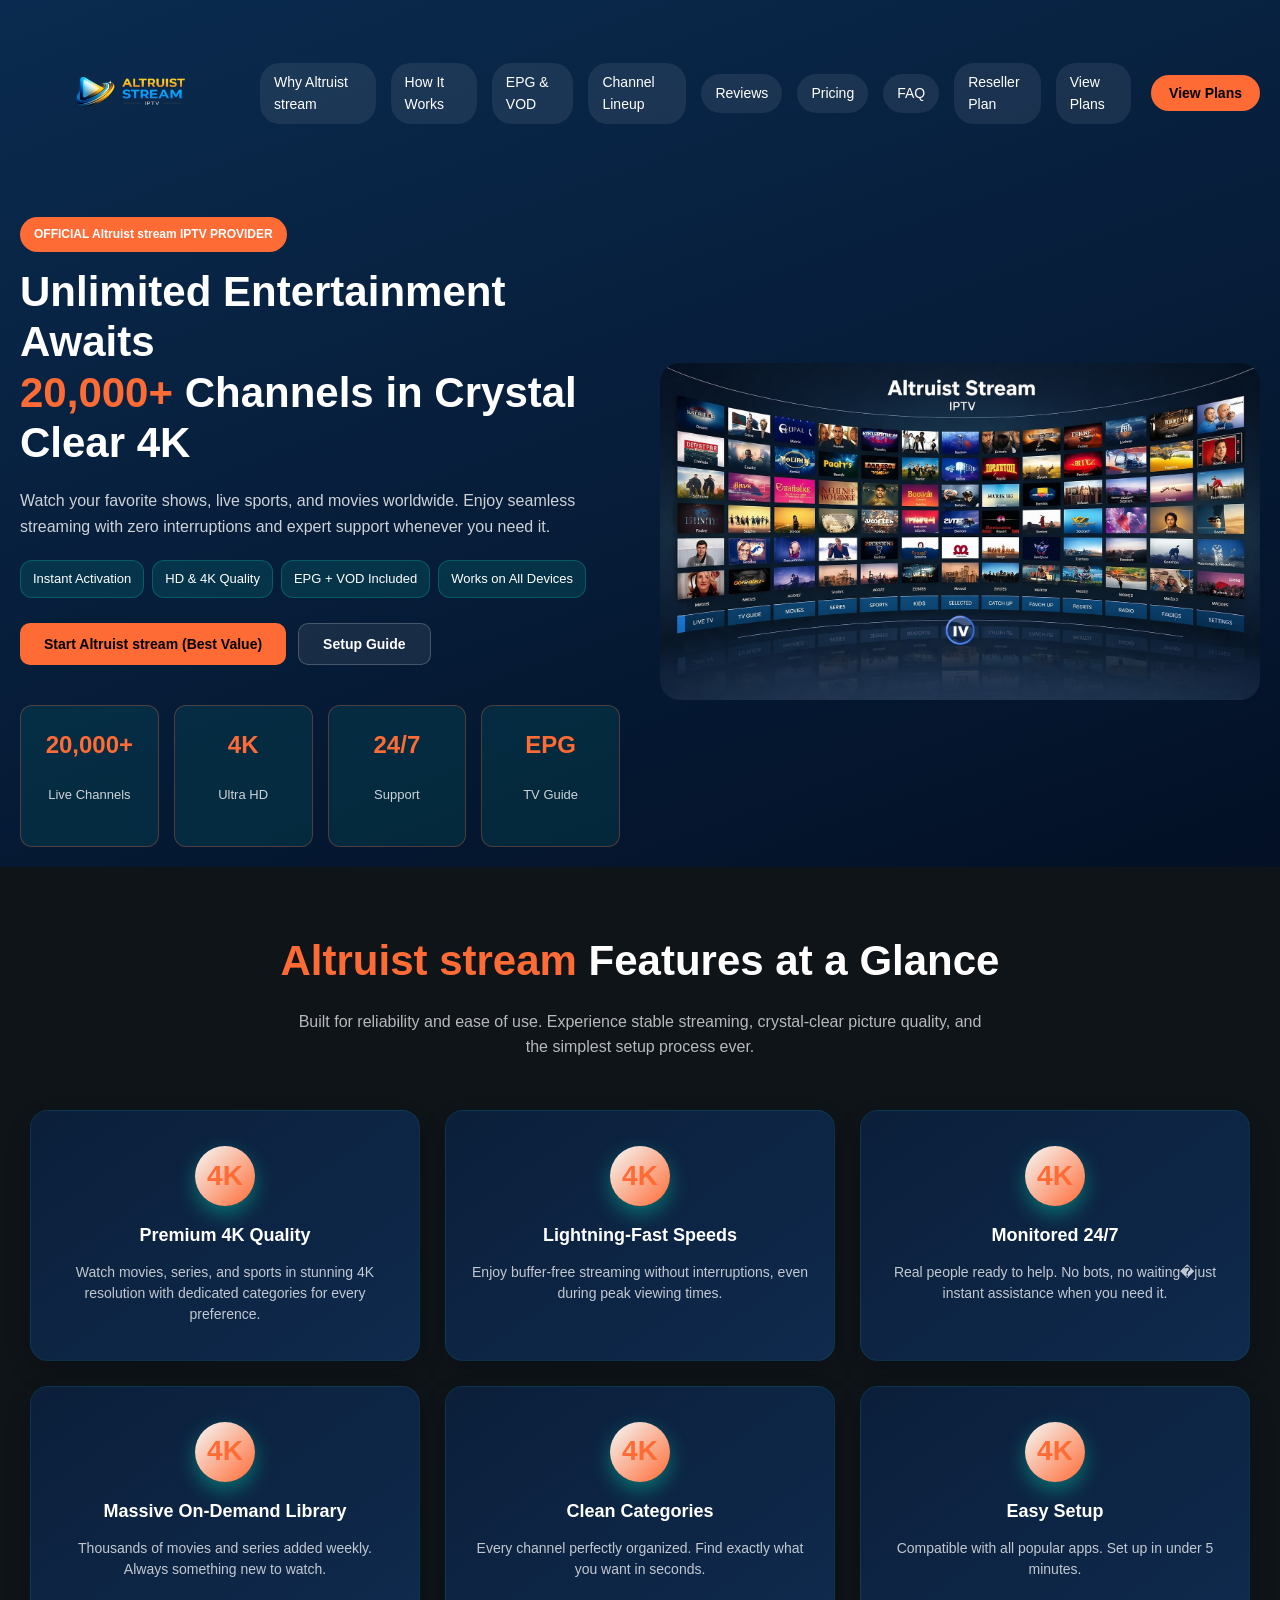
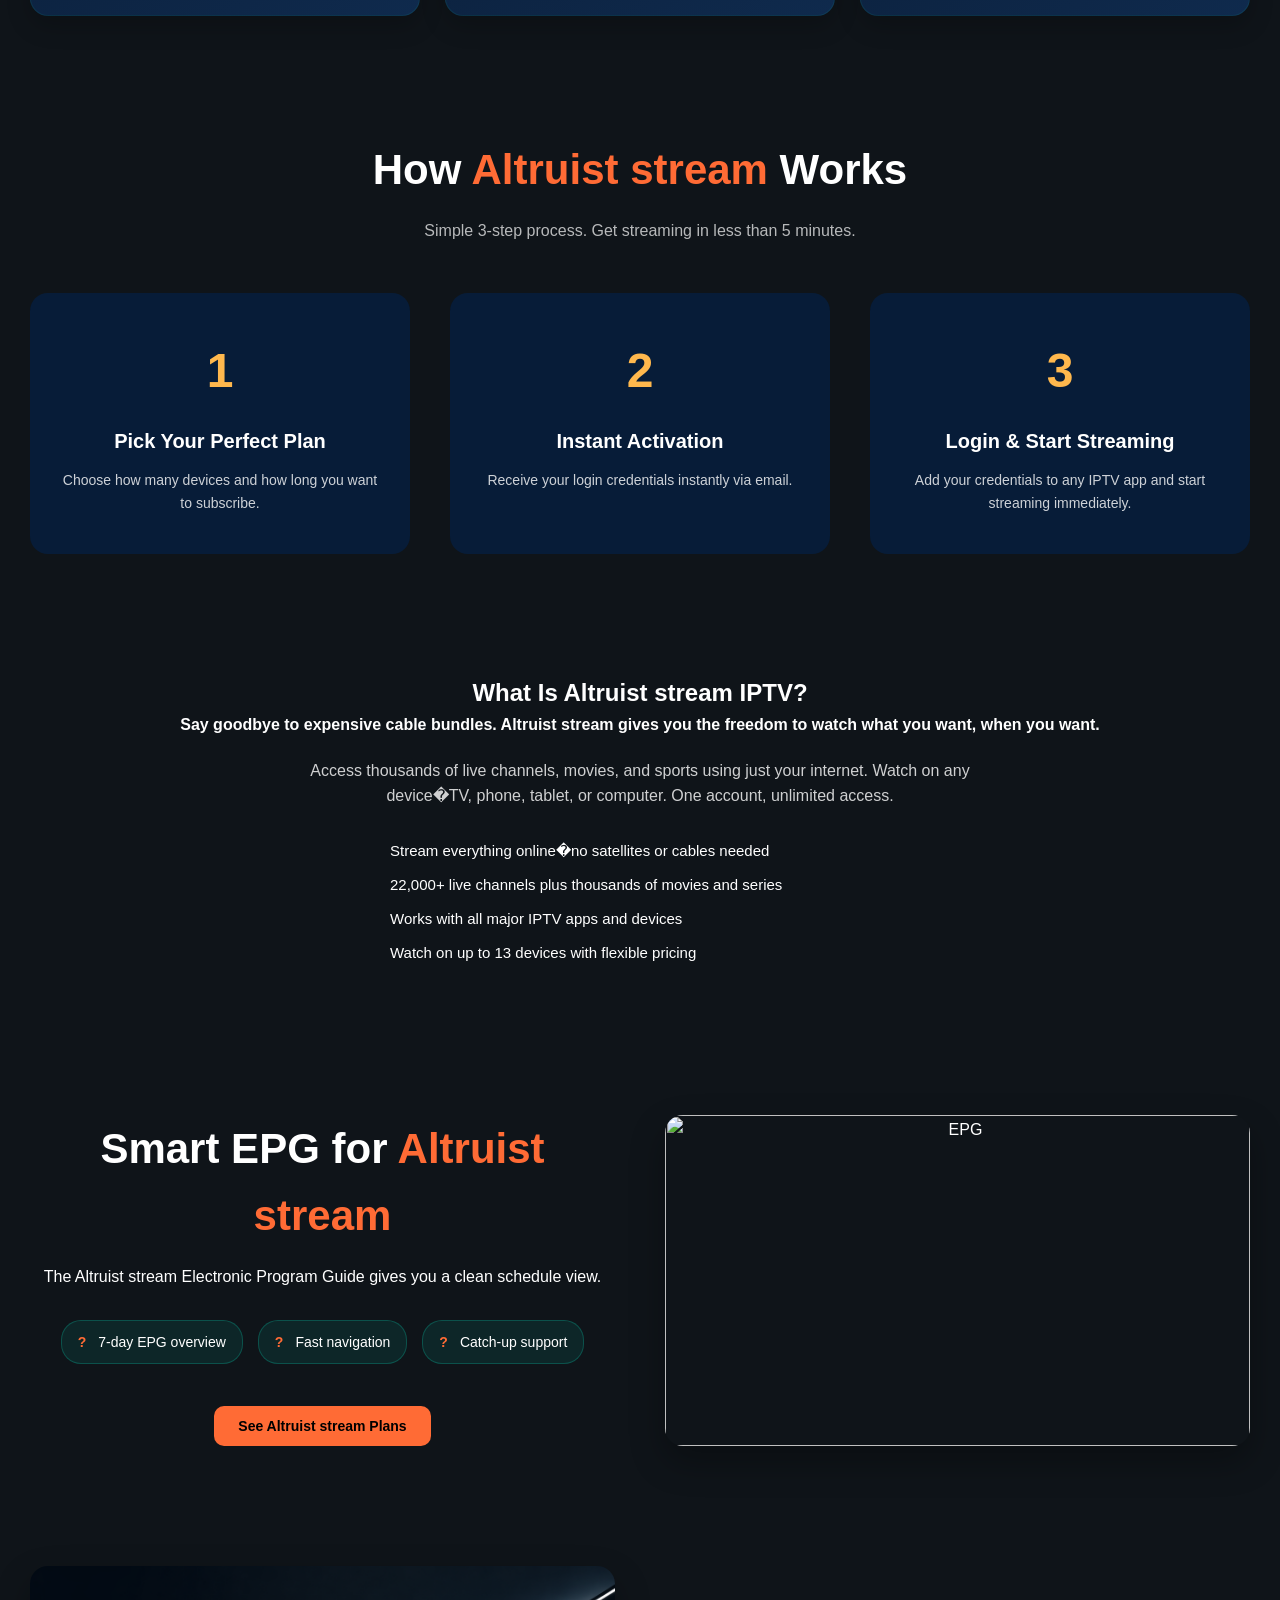
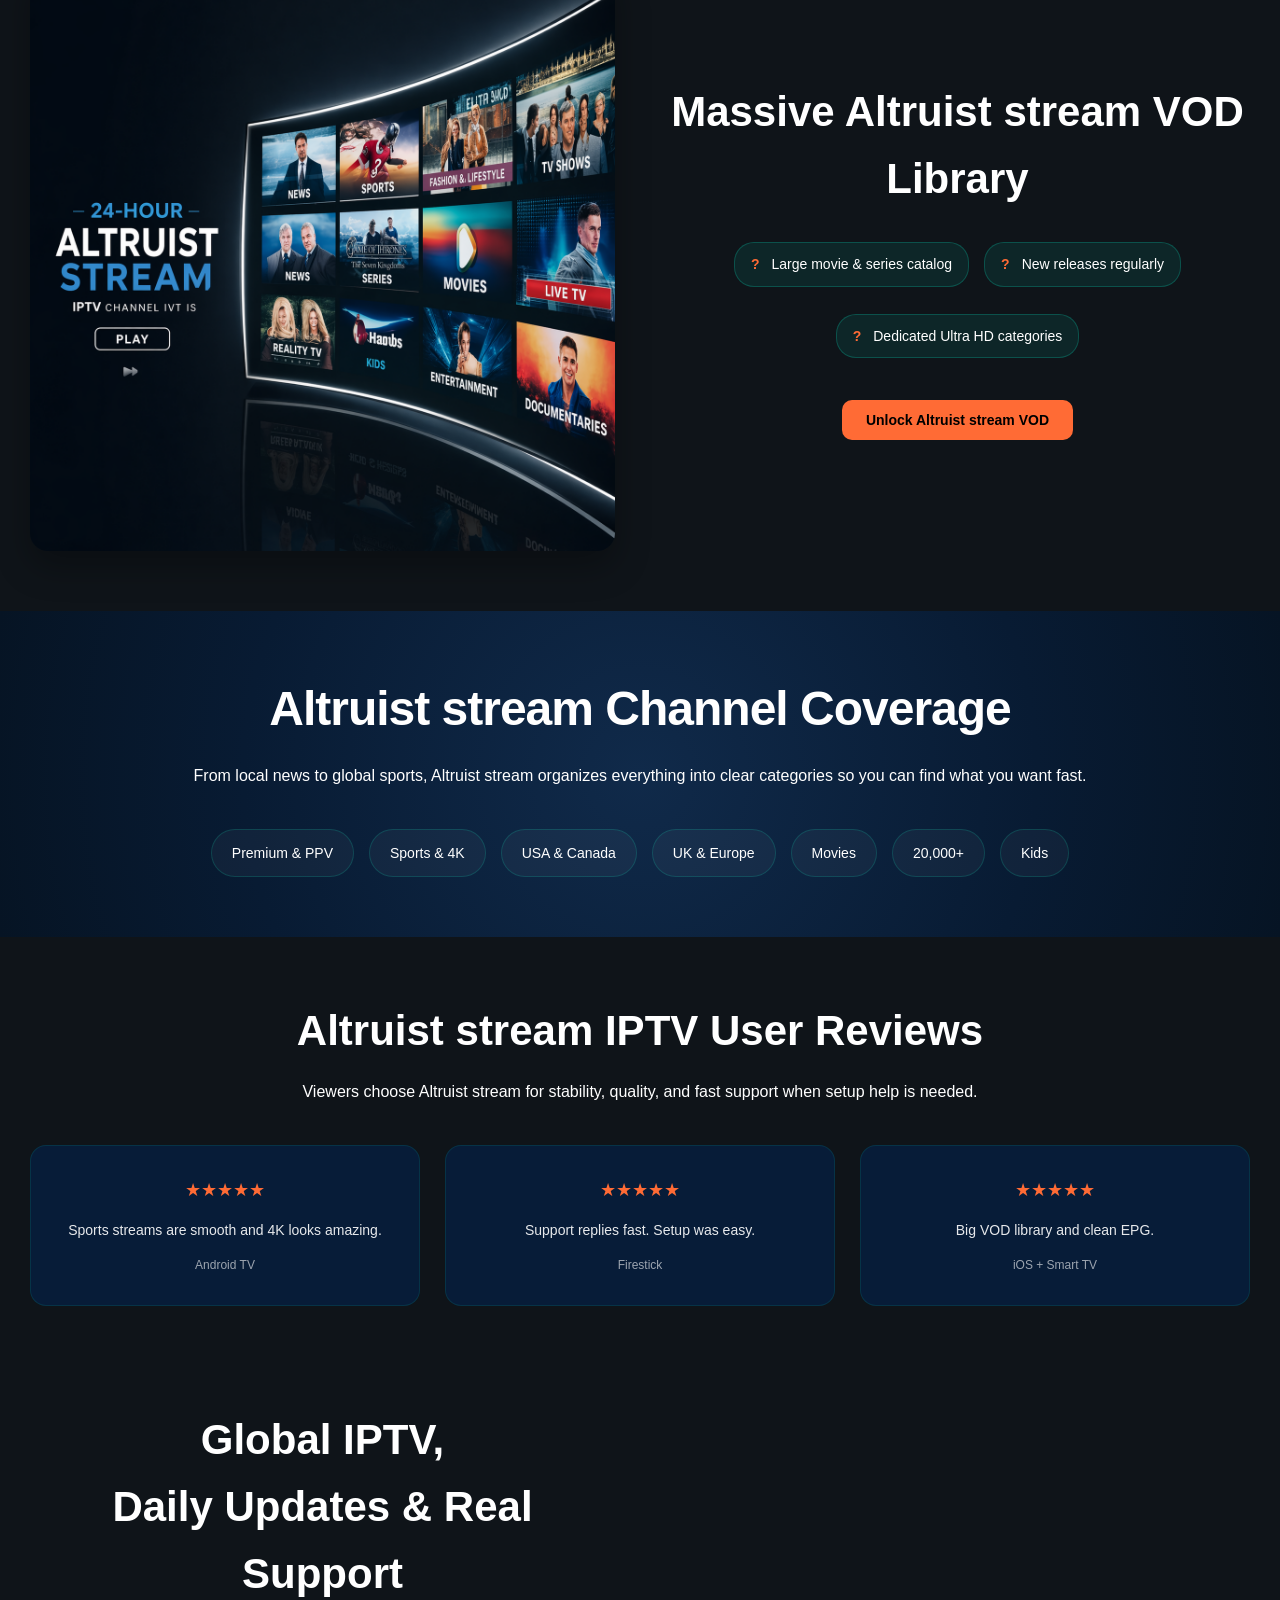
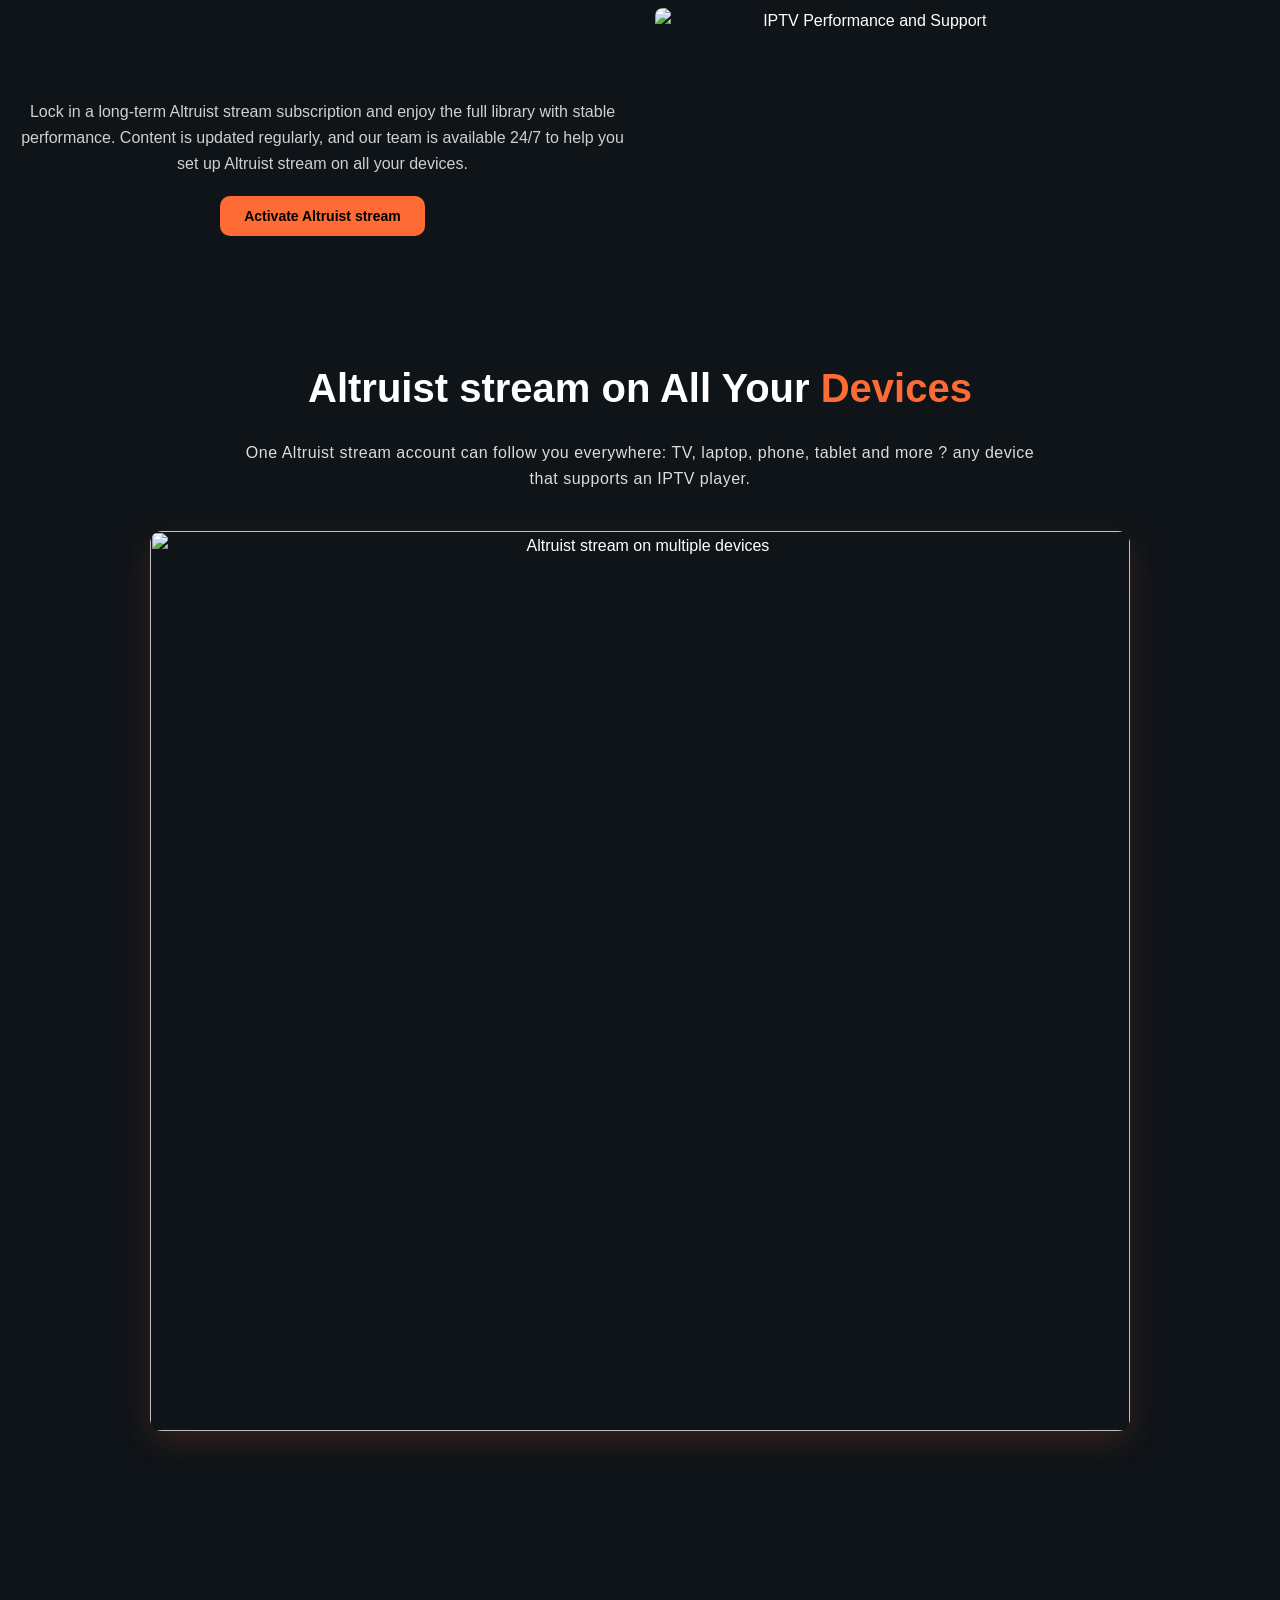
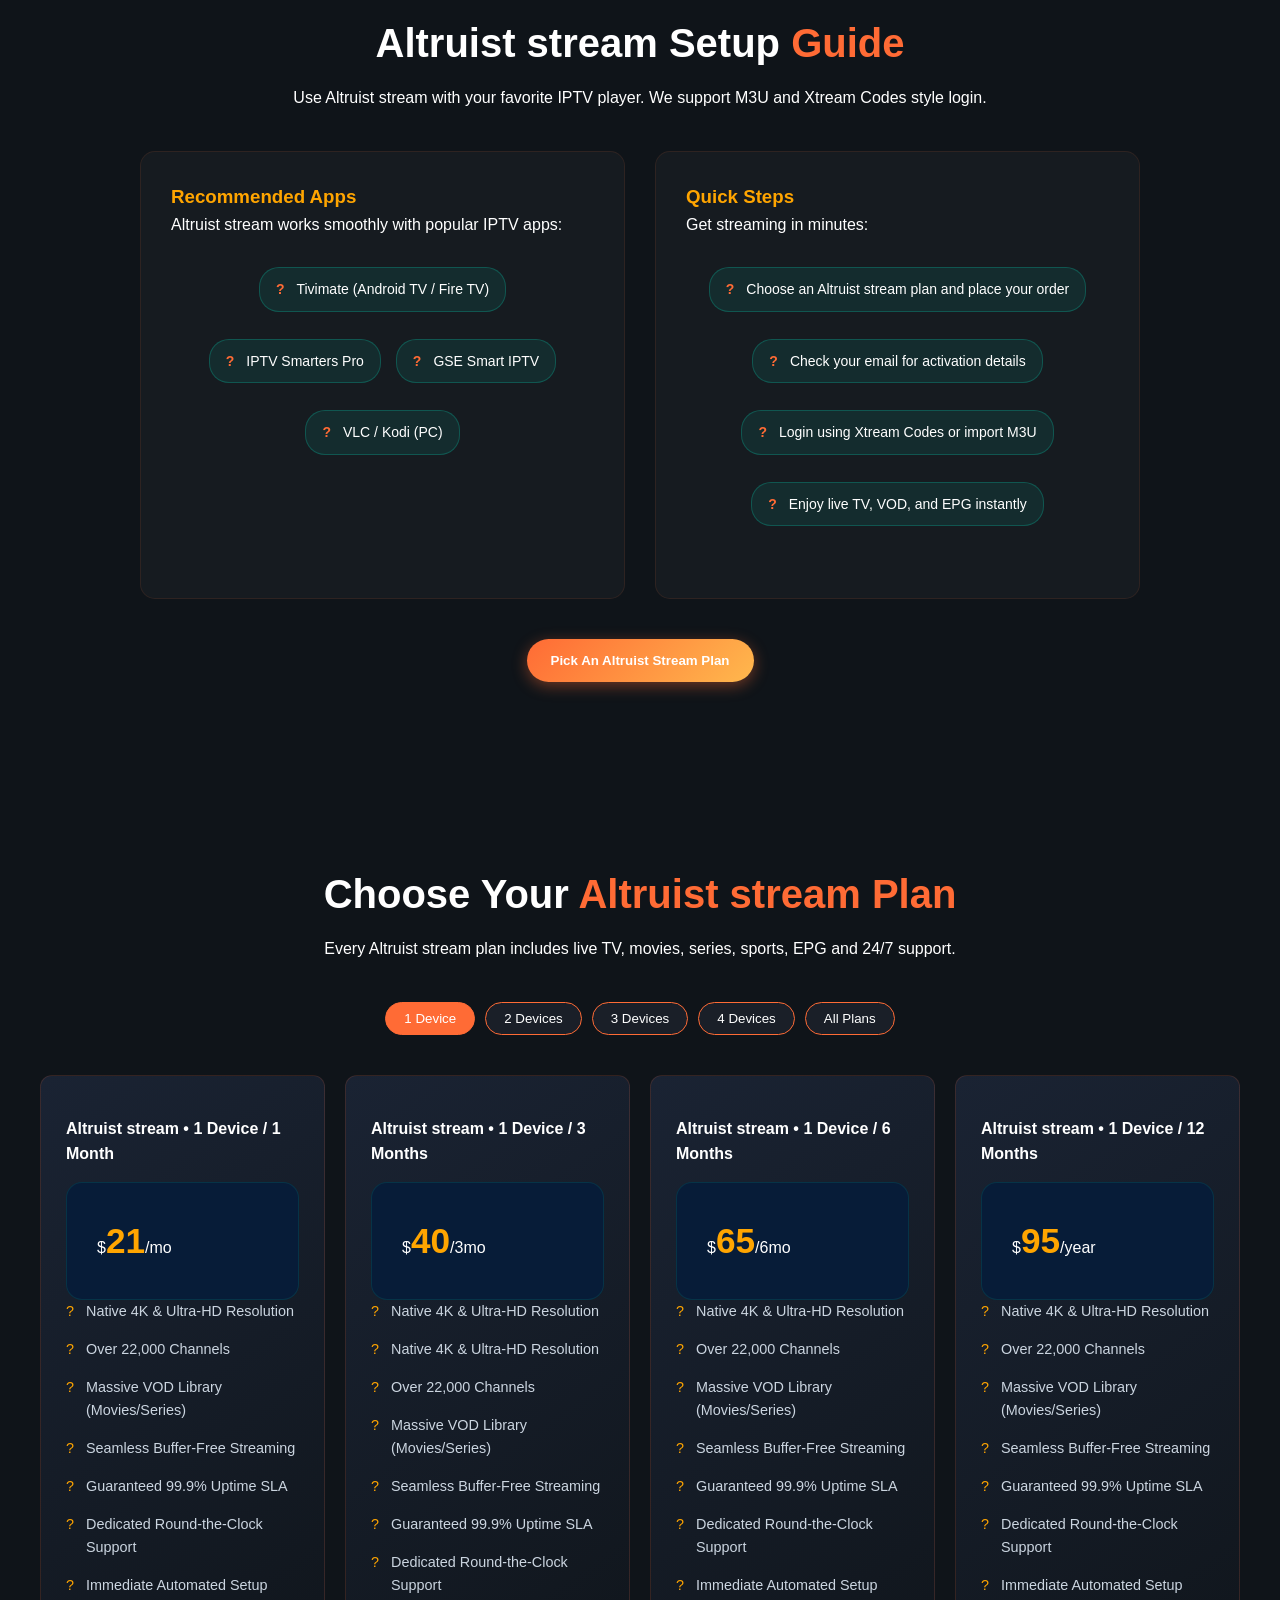
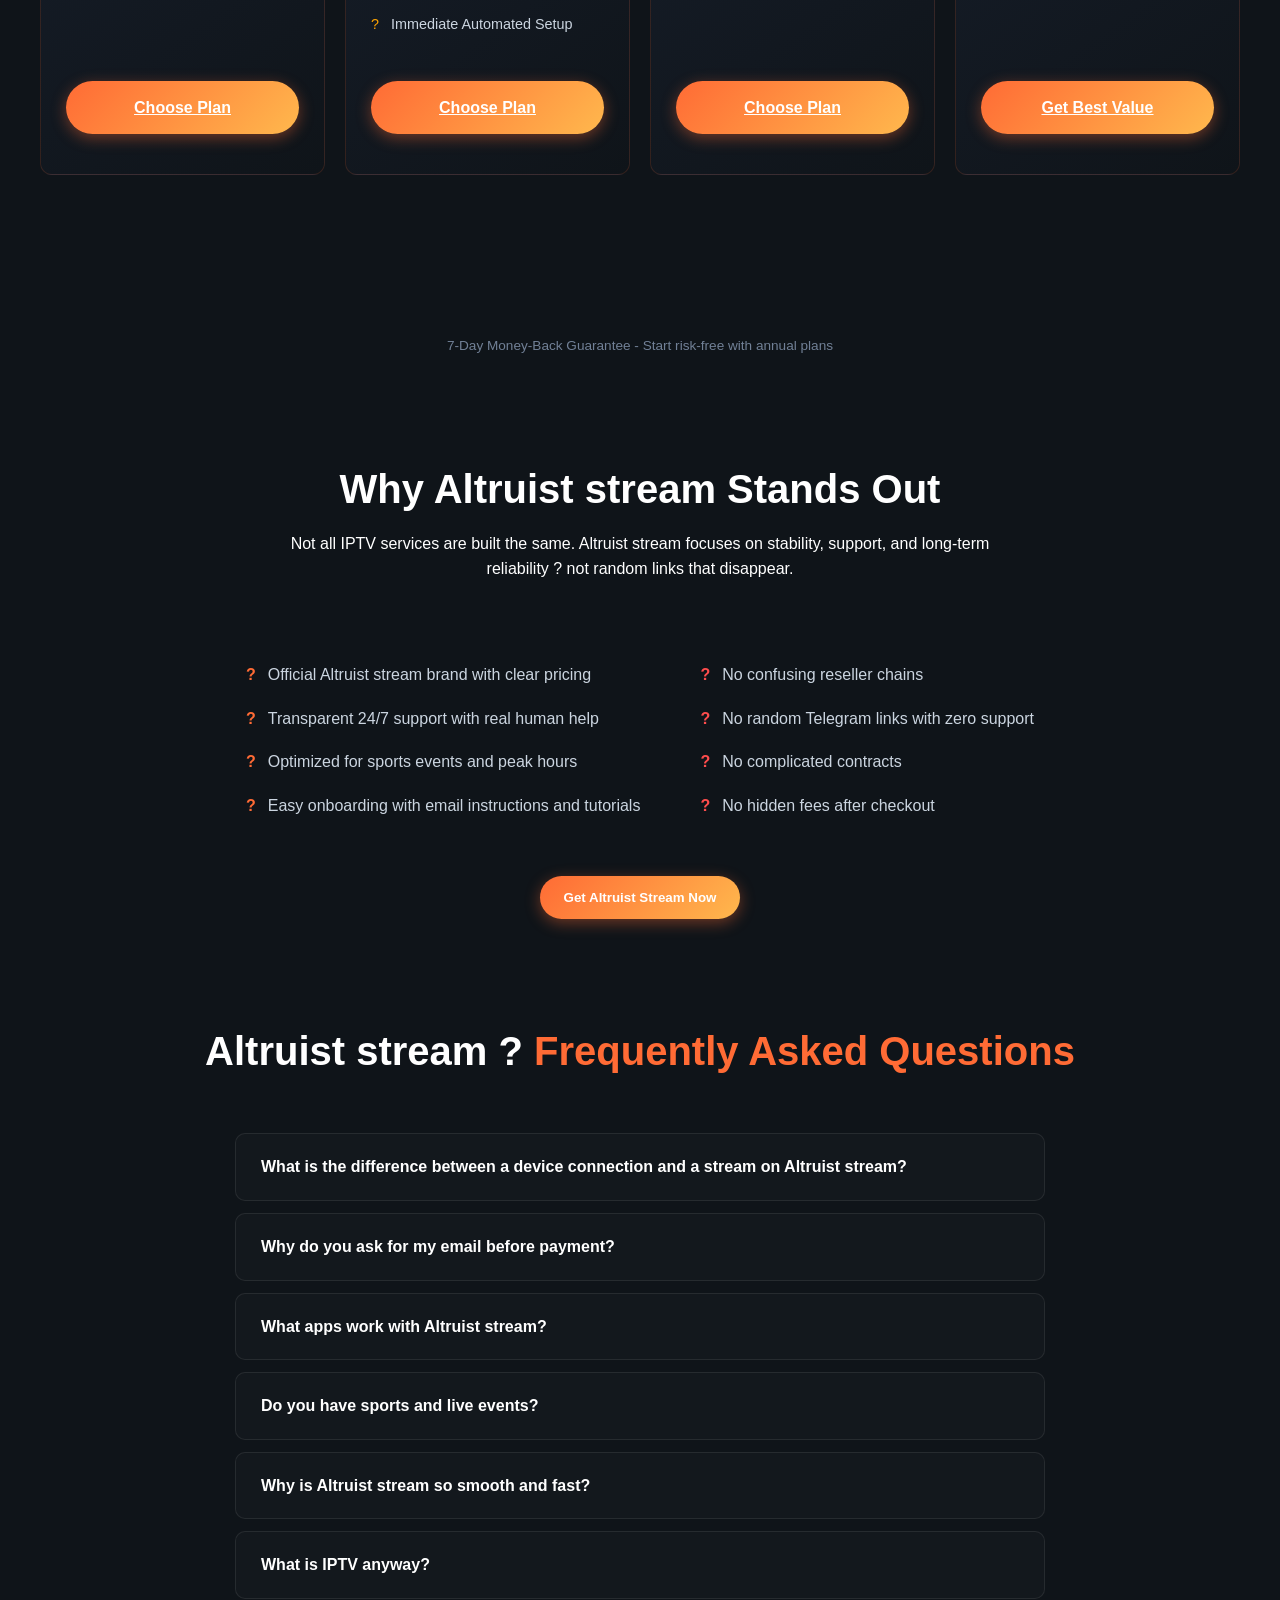
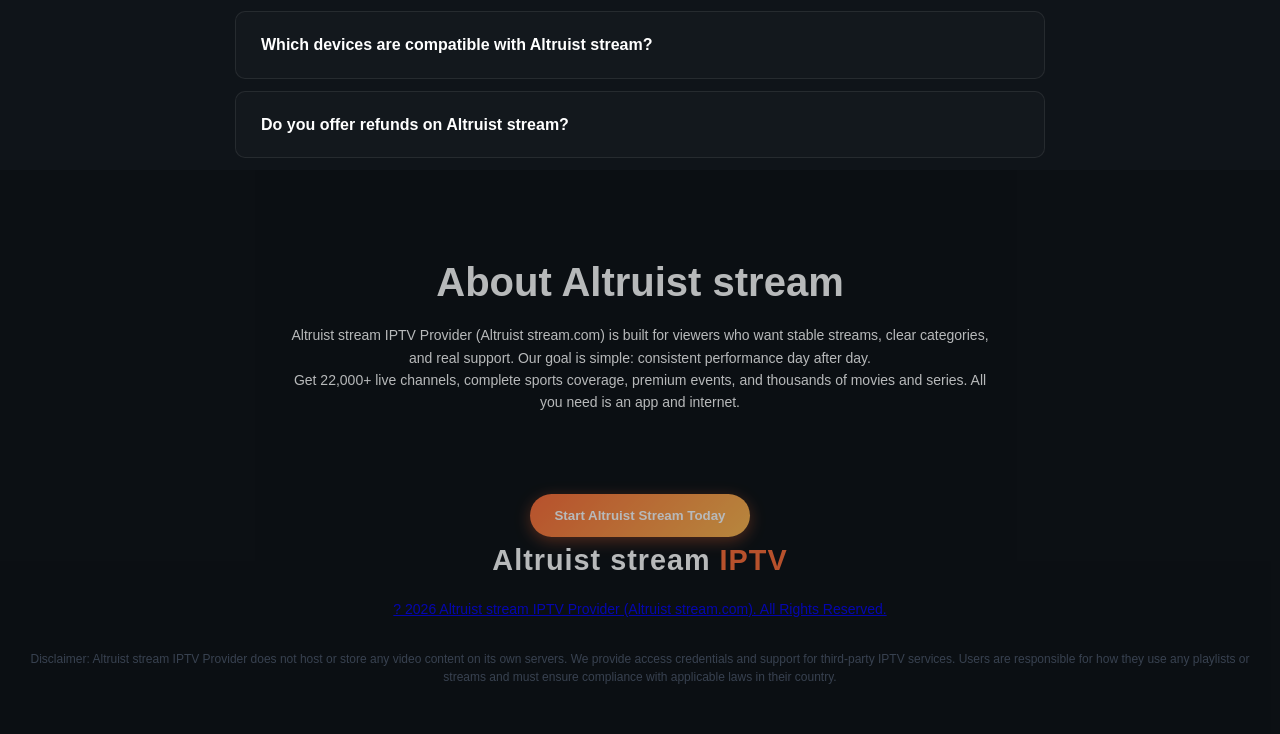
==== commit 6135bd7c: "Updated website content" ====
--- a/index.html
+++ b/index.html
@@ -194,6 +194,7 @@
       <li><a href="#reviews-section">Reviews</a></li>
       <li><a href="#pricing-section">Pricing</a></li>
       <li><a href="#faq-section">FAQ</a></li>
+      <li><a href="Reseller.html">Reseller Plan</a></li>
       <li class="mobile-plan-btn"><a href="#pricing-section">View Plans</a></li>
     </ul>
 
